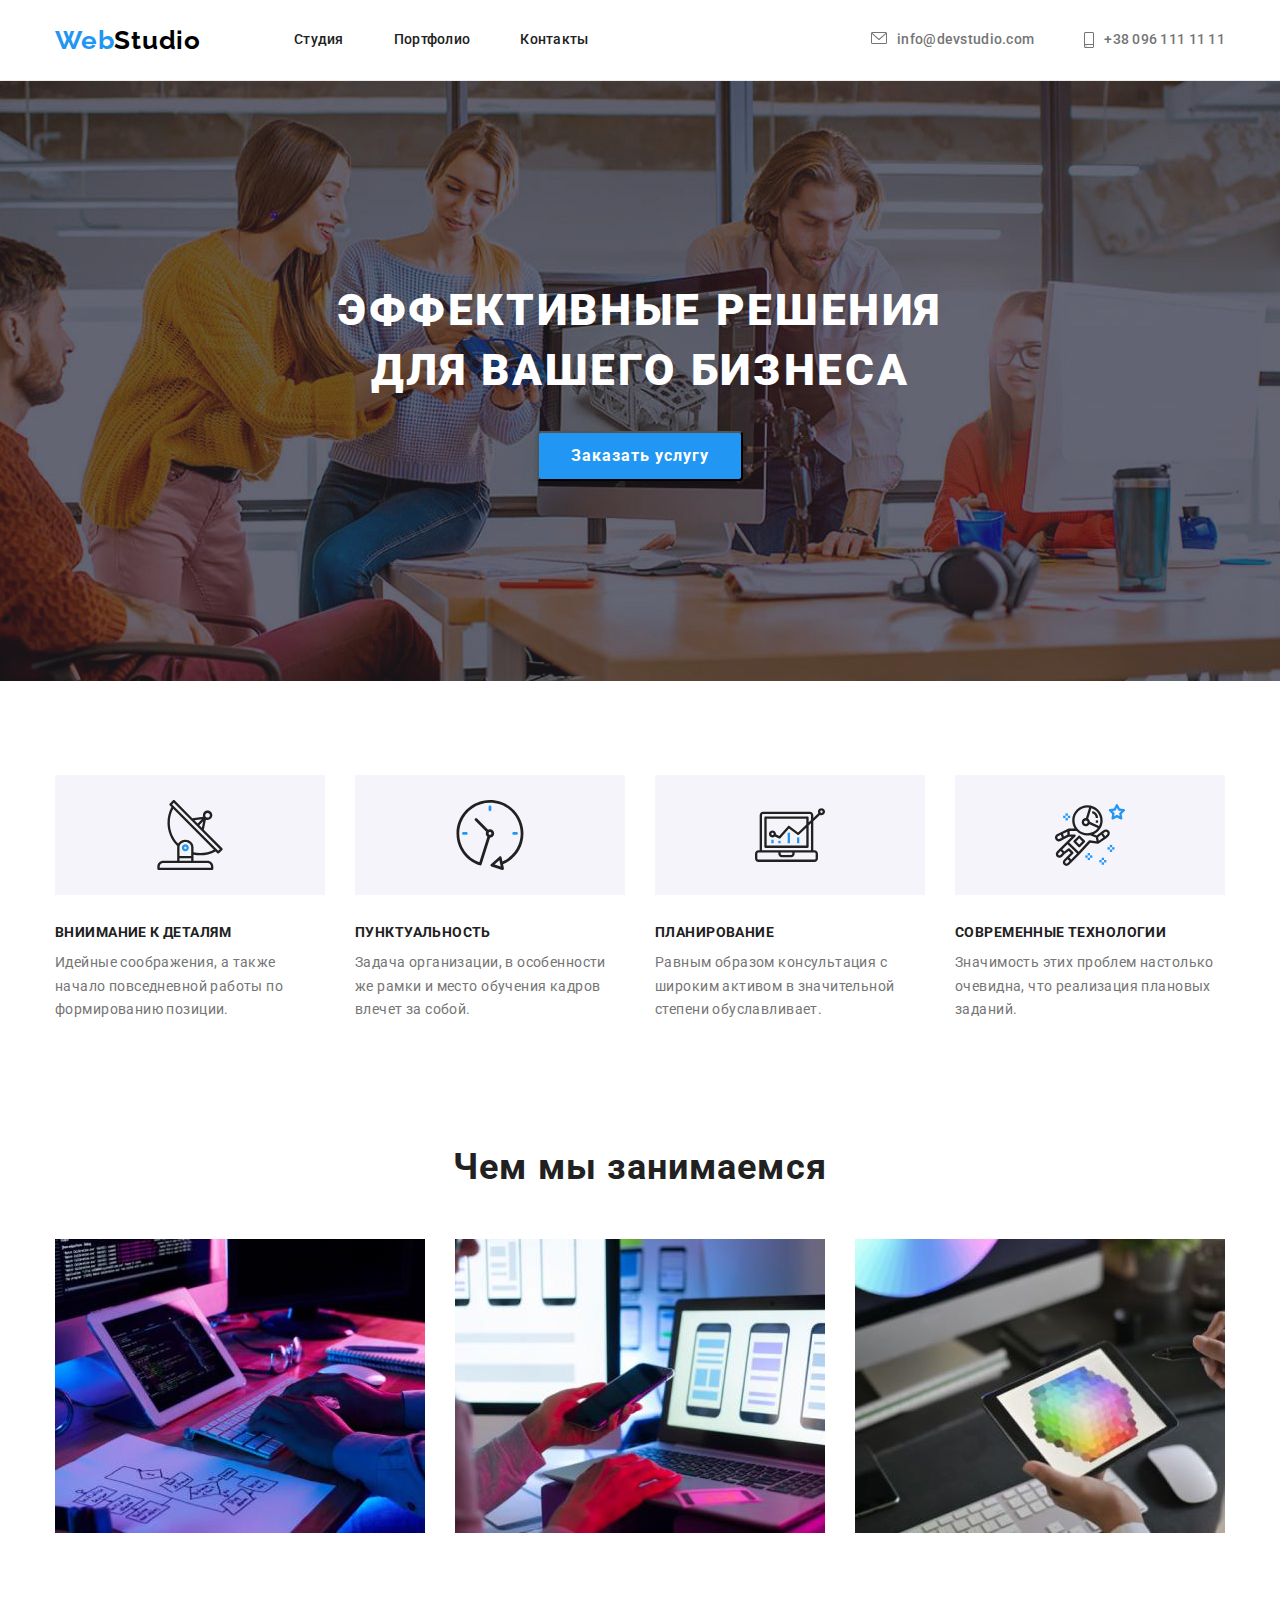
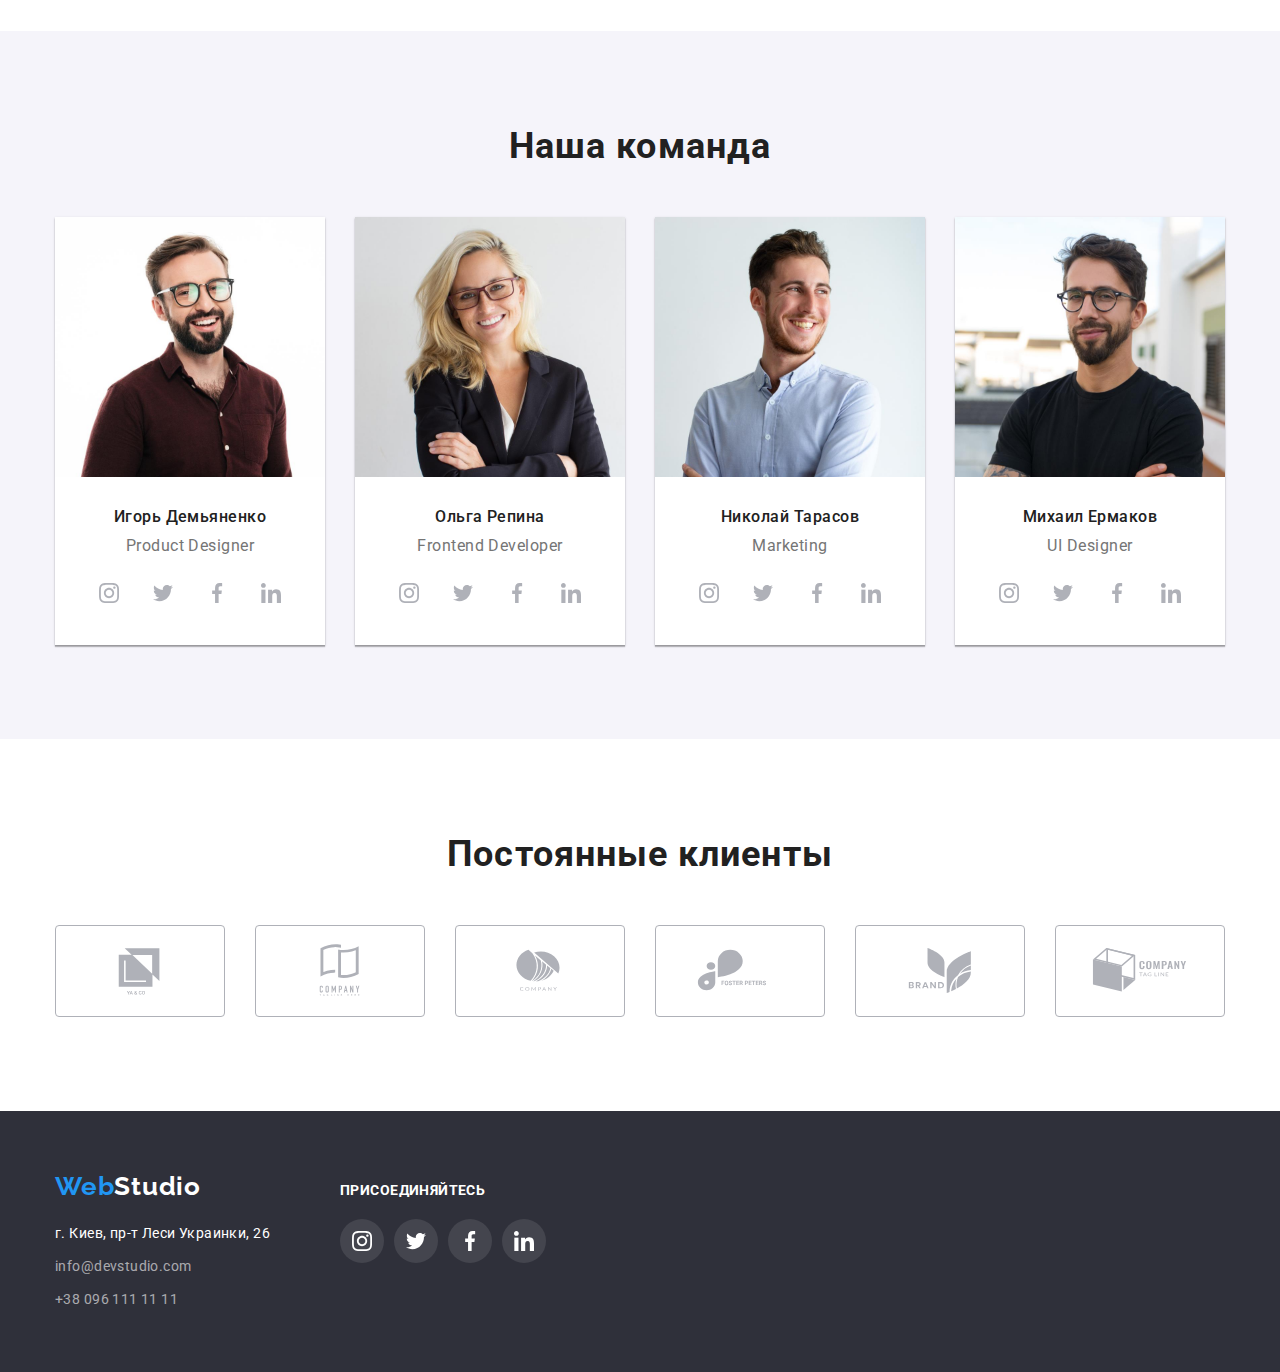
==== index.html @ fa59ea0e "start" ====
<!DOCTYPE html>
<html lang="ru">
    <head>
        <meta charset="UTF-8">
        <meta http-equiv="X-UA-Compatible" content="IE=edge">
        <meta name="viewport" content="width=device-width, initial-scale=1.0">
        <title>WebStudio</title>
        <link rel="preconnect" href="https://fonts.googleapis.com">
        <link rel="preconnect" href="https://fonts.gstatic.com" crossorigin>
        <link href="https://fonts.googleapis.com/css2?family=Raleway:wght@700&family=Roboto:wght@400;500;700;900&display=swap"
            rel="stylesheet">
        <link rel="stylesheet" href="https://cdnjs.cloudflare.com/ajax/libs/modern-normalize/1.1.0/modern-normalize.min.css"> 
        <link rel="stylesheet" href="./css/styles.css">
    </head>
    <body>
        <header class="header"> 
            <div class="container header-container">
                <nav class="header-navigation">
                    <a class="header-logo link" id="logo" href="./index.html" rel="home" lang="en">Web<span class="logo-part-header">Studio</span></a>
                    <ul class="header-list list">
                        <li class="header-item"><a class="header-link link" href="./index.html">Студия</a></li>
                        <li class="header-item"><a class="header-link link" href="./portfolio.html">Портфолио</a></li>
                        <li class="header-item"><a class="header-link link" href="#contacts">Контакты</a></li>
                    </ul>
                </nav> 
                <div class="header-connect">
                    <a class="header-mail-link link" href="mailto:info@devstudio.com">info@devstudio.com</a>
                    <a class="header-tel-link link" href="tel:+380961111111">+38 096 111 11 11</a>
                </div>
            </div>
        </header>
        <main class="main">
            <section class="section main-section"> 
                <div class="main-container">
                <h1 class="main-heading">
                Эффективные решения<br> для вашего бизнеса
                </h1>
                <button class="main-btn" type="button">Заказать услугу</button>
                </div>
            </section>
            <section class="section peculiarities-section">
                <div class="container peculiarities-container">
                    <ul class="peculiarities-icon-list list">
                        <li class="peculiarities-icon-item">
                            <a class="peculiarities-icon-link" href="">
                                <svg class="peculiarities" width="70" height="70">
                                    <use href="./images/icons.svg#icon-peculiarities-svg-1"></use>
                                </svg>
                            </a>
                            <h3 class="main-item-heading">Вниимание к деталям</h3>
                            <p class="main-item-ph">Идейные соображения, а также начало повседневной работы по формированию позиции.</p>
                        </li>
                        <li class="peculiarities-icon-item">
                            <a class="peculiarities-icon-link" href="">
                            <svg class="peculiarities" width="70" height="70">
                                <use href="./images/icons.svg#icon-peculiarities-svg-2"></use>
                            </svg>
                            </a>
                            <h3 class="main-item-heading">Пунктуальность</h3>
                            <p class="main-item-ph">Задача организации, в особенности же рамки и место обучения кадров влечет за собой.
                        </li>
                        <li class="peculiarities-icon-item">
                            <a class="peculiarities-icon-link" href="">
                                <svg class="peculiarities" width="70" height="70">
                                    <use href="./images/icons.svg#icon-peculiarities-svg-3"></use>
                                </svg>
                            </a>
                            <h3 class="main-item-heading">Планирование</h3>
                            <p class="main-item-ph">Равным образом консультация с широким активом в значительной степени обуславливает.</p>
                        </li>
                        <li class="peculiarities-icon-item">
                            <a class="peculiarities-icon-link" href="">
                                <svg class="peculiarities" width="70" height="70">
                                    <use href="./images/icons.svg#icon-peculiarities-svg-4"></use>
                                </svg>
                            </a>
                            <h3 class="main-item-heading">Современные технологии</h3>
                            <p class="main-item-ph">Значимость этих проблем настолько очевидна, что реализация плановых заданий.</p>
                        </li>
                    </ul>
                <!-- <ul class="main-list list">
                    <li class="main-item"><h3 class="main-item-heading">Вниимание к деталям</h3>
                        <p class="main-item-ph">Идейные соображения, а также начало повседневной работы по формированию позиции.</p>
                    </li>
                    <li class="main-item"><h3 class="main-item-heading">Пунктуальность</h3>
                        <p class="main-item-ph">Задача организации, в особенности же рамки и место обучения кадров влечет за собой.</p>
                        </li>
                    <li class="main-item"><h3 class="main-item-heading">Планирование</h3>
                        <p class="main-item-ph">Равным образом консультация с широким активом в значительной степени обуславливает.</p>
                        <li class="main-item">
                            <h3 class="main-item-heading">Современные технологии</h3>
                            <p class="main-item-ph">Значимость этих проблем настолько очевидна, что реализация плановых заданий.</p>
                    </li>
                </ul> -->
                </div>
            </section>
            <section class="section what-we-do-section">
                <div class="container what-we-do-container">
                <h2 class="main-second-heading">Чем мы занимаемся</h2>
                <ul class="list what-we-do-list">
                    <li class="what-we-do-item"><img src="./images/box-1.jpg" alt="клавиатура" width="370" height="294"></li>
                    <li class="what-we-do-item"><img src="./images/box-1-1.jpg" alt="ноутбук" width="370" height="294"></li>
                    <li class="what-we-do-item"><img src="./images/box-1-2.jpg" alt="планшет" width="370" height="294"></li>
                </ul>
                </div>
            </section>
            <section class="section our-team-section">
                <div class="container our-team-container">
                <h2 class="main-second-heading">Наша команда</h2>
                <ul class="list our-team-list">
                    <li class="our-team-item"><img src="./images/person-1.jpg" alt="Игорь Демьяненко" width="270" height="260">
                        <div class="our-team-text">
                            <h3 class="our-team-heading-item">Игорь Демьяненко</h3> 
                            <p class="our-team-ph-item" lang="en">Product Designer</p>
                            <ul class="our-team-icon-list list">
                                <li class="our-team-icon-item">
                                    <a class="our-team-icon-link" href="">
                                        <svg class="our-team-icon" width="20" height="20">
                                            <use href="./images/icons.svg#icon-social-icon-svg-1"></use>
                                        </svg>
                                    </a>
                                </li>
                                <li class="our-team-icon-item">
                                    <a class="our-team-icon-link" href="">
                                        <svg class="our-team-icon" width="20" height="20">
                                            <use href="./images/icons.svg#icon-social-icon-svg-2"></use>
                                        </svg>
                                    </a>
                                </li>
                                <li class="our-team-icon-item">
                                    <a class="our-team-icon-link" href="">
                                        <svg class="our-team-icon" width="20" height="20">
                                            <use href="./images/icons.svg#icon-social-icon-svg-3"></use>
                                        </svg>
                                    </a>
                                </li>
                                <li class="our-team-icon-item">
                                    <a class="our-team-icon-link" href="">
                                        <svg class="our-team-icon" width="20" height="20">
                                            <use href="./images/icons.svg#icon-social-icon-svg-4"></use>
                                        </svg>
                                    </a>
                                </li>
                            </ul>
                        </div> 
                    </li>
                    <li class="our-team-item"><img src="./images/person-2.jpg" alt="Ольга Репина" width="270" height="260">
                        <div class="our-team-text">
                            <h3 class="our-team-heading-item">Ольга Репина</h3>
                            <p class="our-team-ph-item" lang="en">Frontend Developer</p>
                            <ul class="our-team-icon-list list">
                                <li class="our-team-icon-item">
                                    <a class="our-team-icon-link" href="">
                                        <svg class="our-team-icon" width="20" height="20">
                                            <use href="./images/icons.svg#icon-social-icon-svg-1"></use>
                                        </svg>
                                    </a>
                                </li>
                                <li class="our-team-icon-item">
                                    <a class="our-team-icon-link" href="">
                                        <svg class="our-team-icon" width="20" height="20">
                                            <use href="./images/icons.svg#icon-social-icon-svg-2"></use>
                                        </svg>
                                    </a>
                                </li>
                                <li class="our-team-icon-item">
                                    <a class="our-team-icon-link" href="">
                                        <svg class="our-team-icon" width="20" height="20">
                                            <use href="./images/icons.svg#icon-social-icon-svg-3"></use>
                                        </svg>
                                    </a>
                                </li>
                                <li class="our-team-icon-item">
                                    <a class="our-team-icon-link" href="">
                                        <svg class="our-team-icon" width="20" height="20">
                                            <use href="./images/icons.svg#icon-social-icon-svg-4"></use>
                                        </svg>
                                    </a>
                                </li>
                            </ul>
                        </div>
                    </li>
                    <li class="our-team-item"><img src="./images/person-3.jpg" alt="Николай Тарасов" width="270" height="260">
                        <div class="our-team-text">
                            <h3 class="our-team-heading-item">Николай Тарасов</h3>
                            <p class="our-team-ph-item" lang="en">Marketing</p>
                            <ul class="our-team-icon-list list">
                                <li class="our-team-icon-item">
                                    <a class="our-team-icon-link" href="">
                                        <svg class="our-team-icon" width="20" height="20">
                                            <use href="./images/icons.svg#icon-social-icon-svg-1"></use>
                                        </svg>
                                    </a>
                                </li>
                                <li class="our-team-icon-item">
                                    <a class="our-team-icon-link" href="">
                                        <svg class="our-team-icon" width="20" height="20">
                                            <use href="./images/icons.svg#icon-social-icon-svg-2"></use>
                                        </svg>
                                    </a>
                                </li>
                                <li class="our-team-icon-item">
                                    <a class="our-team-icon-link" href="">
                                        <svg class="our-team-icon" width="20" height="20">
                                            <use href="./images/icons.svg#icon-social-icon-svg-3"></use>
                                        </svg>
                                    </a>
                                </li>
                                <li class="our-team-icon-item">
                                    <a class="our-team-icon-link" href="">
                                        <svg class="our-team-icon" width="20" height="20">
                                            <use href="./images/icons.svg#icon-social-icon-svg-4"></use>
                                        </svg>
                                    </a>
                                </li>
                            </ul>
                        </div>
                    </li>
                    <li class="our-team-item"><img src="./images/person-4.jpg" alt="Михаил Ермаков" width="270" height="260">
                        <div class="our-team-text">
                            <h3 class="our-team-heading-item">Михаил Ермаков</h3>
                            <p class="our-team-ph-item" lang="en">UI Designer</p>
                            <ul class="our-team-icon-list list">
                                <li class="our-team-icon-item">
                                    <a class="our-team-icon-link" href="">
                                        <svg class="our-team-icon" width="20" height="20">
                                            <use href="./images/icons.svg#icon-social-icon-svg-1"></use>
                                        </svg>
                                    </a>
                                </li>
                                <li class="our-team-icon-item">
                                    <a class="our-team-icon-link" href="">
                                        <svg class="our-team-icon" width="20" height="20">
                                            <use href="./images/icons.svg#icon-social-icon-svg-2"></use>
                                        </svg>
                                    </a>
                                </li>
                                <li class="our-team-icon-item">
                                    <a class="our-team-icon-link" href="">
                                        <svg class="our-team-icon" width="20" height="20">
                                            <use href="./images/icons.svg#icon-social-icon-svg-3"></use>
                                        </svg>
                                    </a>
                                </li>
                                <li class="our-team-icon-item">
                                    <a class="our-team-icon-link" href="">
                                        <svg class="our-team-icon" width="20" height="20">
                                            <use href="./images/icons.svg#icon-social-icon-svg-4"></use>
                                        </svg>
                                    </a>
                                </li>
                            </ul>
                        </div>
                    </li>
                </ul> 
                </div>
            </section>
            <section class="section regular-customers-section">
                <div class="container regular-customers-container">
                <h2 class="main-second-heading">Постоянные клиенты</h2>
                <ul class="regular-customers-list list">
                    <li class="regular-customers-item">
                        <a class="regular-customers-link" href="">
                            <svg class="regular-customers-icon" width="106" height="60">
                                <use href="./images/icons.svg#icon-regular-customers-svg-1"></use>
                            </svg>
                        </a>
                    </li>
                    <li class="regular-customers-item">
                        <a class="regular-customers-link" href="">
                            <svg class="regular-customers-icon" width="106" height="60">
                                <use href="./images/icons.svg#icon-regular-customers-svg-2"></use>
                            </svg>
                        </a>
                    </li>
                    <li class="regular-customers-item">
                        <a class="regular-customers-link" href="">
                            <svg class="regular-customers-icon" width="106" height="60">
                                <use href="./images/icons.svg#icon-regular-customers-svg-3"></use>
                            </svg>
                        </a>
                    </li>
                    <li class="regular-customers-item">
                        <a class="regular-customers-link" href="">
                            <svg class="regular-customers-icon" width="106" height="60">
                                <use href="./images/icons.svg#icon-regular-customers-svg-4"></use>
                            </svg>
                        </a>
                    </li>
                    <li class="regular-customers-item">
                        <a class="regular-customers-link" href="">
                            <svg class="regular-customers-icon" width="106" height="60">
                                <use href="./images/icons.svg#icon-regular-customers-svg-5"></use>
                            </svg>
                        </a>
                    </li>
                    <li class="regular-customers-item">
                        <a class="regular-customers-link" href="">
                            <svg class="regular-customers-icon" width="106" height="60">
                                <use href="./images/icons.svg#icon-regular-customers-svg-6"></use>
                            </svg>
                        </a>
                    </li>
                </ul>
                </div>
            </section>
        </main>
        <footer class="footer">
            <div class="container footer-container">
            <a id="contacts"></a>
            <div class="footer-address">
            <a class="footer-logo link" href="./index.html" rel="home">Web<span class="logo-part-footer">Studio</span></a>
            <address class="address f-e">г. Киев, пр-т Леси Украинки, 26</address>
            <a class="footer-mail-link link f-e" href="mailto:info@devstudio.com">info@devstudio.com</a>
            <a class="footer-tel-link link f-e" href="tel:+380961111111">+38 096 111 11 11</a>
            </div>
            <div class="footer-follow">
                <p class="footer-ph">присоединяйтесь</p>
                <ul class="footer-icon-list list">
                    <li class="footer-icon-item">
                        <a class="footer-icon-link" href="">
                            <svg class="footer-icon" width="20" height="20">
                                <use href="./images/icons.svg#icon-social-icon-svg-1"></use>
                            </svg>
                        </a>
                    </li>
                    <li class="footer-icon-item">
                        <a class="footer-icon-link" href="">
                            <svg class="footer-icon" width="20" height="20">
                                <use href="./images/icons.svg#icon-social-icon-svg-2"></use>
                            </svg>
                        </a>
                    </li>
                    <li class="footer-icon-item">
                        <a class="footer-icon-link" href="">
                            <svg class="footer-icon" width="20" height="20">
                                <use href="./images/icons.svg#icon-social-icon-svg-3"></use>
                            </svg>
                        </a>
                    </li>
                    <li class="footer-icon-item">
                        <a class="footer-icon-link" href="">
                            <svg class="footer-icon" width="20" height="20">
                                <use href="./images/icons.svg#icon-social-icon-svg-4"></use>
                            </svg>
                        </a>
                    </li>
                </ul>
            </div>
            </div>
        </footer>
    </body>
</html>
---- css/styles.css ----
:root {
  --first-logo-color: #2196f3;
  --second-logo-color: #000000;
  --third-logo-color: #ffffff;
  --main-heading-color: #ffffff;
  --first-btn-text-color: #ffffff;
  --second-btn-text-color: #212121;
  --header-color: #212121;
  --first-text-color: #212121;
  --second-text-color: #757575;
  --third-text-color: #ffffff;
  --link-text-color: #2196f3;
  --accent-color: #2196f3;
  --dark-background-color: #2f303a;
  --footer-link-color: rgba(255, 255, 255, 0.6);
  --backgroun-color: #ffffff;
  --background-btn-color: #F5F4FA;
}
p,
h1,
h2,
h3,
h4,
h5,
h6 {
  margin: 0;
}
button {
  cursor: pointer;
}
li {
  margin: 0;
  padding: 0;
}
ul {
  margin: 0;
  padding: 0;
}
body {
  font-family: "Roboto", sans-serif;
  color: #212121;
}
.header {
  border-bottom: 1px solid #ECECEC;
}
.header-navigation {
  display: flex;
  align-items: center;
}
.header-container {
  display: flex;
  align-items: center;
  justify-content: space-between;
  height: 80px;
  
}

.header-list {
  display: flex;
}

.section {
  padding-bottom: 94px;
}
.container {
  width: 1200px;
  padding-left: 15px;
  padding-right: 15px;
  margin: 0 auto;
  
}

.footer,
.main-header {
  background-color: var(--dark-background-color);
}

.list {
  list-style: none;
}
.link {
  text-decoration: none;
}
.logo-part-header {
  color: var(--second-logo-color);
}
.logo-part-footer {
  color: var(--third-logo-color);
}
.header-logo {
  display: block;
  font-family: Raleway;
  font-weight: 700;
  font-size: 26px;
  line-height: 1.19;
  /* identical to box height */
  letter-spacing: 0.03em;
  color: var(--link-text-color);
  margin-right: 93px;
  padding-top: 25px;
  padding-bottom: 25px;
}

.header-list {
  display: flex;
}

.header-item:not(:last-child) {
  margin-right: 50px;
}
 .header-connect {
  display: flex;
  align-items: center;
  justify-content: center;
 }
.header-link {
  display: block;
  font-weight: 500;
  font-size: 14px;
  line-height: 1.14;
  letter-spacing: 0.02em;
  color: var(--header-color);
     padding-top: 32px;
    padding-bottom: 32px;
}
.header-link:hover,
.header-link:focus,
.header-mail-link:focus,
.header-mail-link:hover,
.header-tel-link:focus,
.header-tel-link:hover,
.footer-mail-link:hover,
.footer-tel-link:focus {
  color: var(--link-text-color);
}
.header-mail-link {
  display: flex;
  font-weight: 500;
  font-size: 14px;
  line-height: 1.14;
  letter-spacing: 0.02em;
  color: var(--second-text-color);
  margin-right: 50px;
}
.header-tel-link {
  display: flex;
  font-weight: 500;
  font-size: 14px;
  line-height: 1.14;
  letter-spacing: 0.02em;
  color: var(--second-text-color);
}
.header-mail-link::before {
  content: '';
  height: 12px;
  width: 16px;
  background-image: url(../images/svg/header-svg-1.svg);
  background-size: contain;
  background-repeat: no-repeat;
  background-position: bottom;
  margin-right: 10px;
}
.header-mail-link:hover::before,
.header-mail-link:focus::before {
  content: '';
  height: 12px;
  width: 16px;
  background-image: url(../images/svg/header-svg-1-hover.svg);
  background-size: contain;
  background-repeat: no-repeat;
  background-position: bottom;
  margin-right: 10px;
}

  .header-tel-link::before {
    content: '';
  height: 16px;
  width: 10px;
  background-image: url(../images/svg/header-svg-2.svg);
  background-size: contain;
  background-repeat: no-repeat;
  background-position: bottom;
  margin-right: 10px;
  }

.header-tel-link:hover::before,
.header-tel-link:focus::before {
  content: '';
  height: 16px; 
   width: 10px; 
  background-image: url(../images/svg/header-svg-2-hover.svg);
  background-size: contain;
  background-repeat: no-repeat;
  background-position: bottom;
  margin-right: 10px;
}


.main-container {
    display: flex;
  flex-direction: column;
  align-self: center;
  align-items: center;
  
}
.main-section {
  background-color: var(--dark-background-color);
  background-image: url(../images/img-overlay.png), url(../images/main-img.jpg);
  background-repeat: no-repeat;
  background-position: center;
  background-size: cover;
  padding: 200px 0;
  max-width: 1600px;
  margin: 0 auto;
}
.main-heading {
  /* padding: 200px 300px 30px 300px; */
  margin-bottom: 30px;
  font-weight: 900;
  font-size: 44px;
  line-height: 1.36;
  /* or 136% */
  text-align: center;
  letter-spacing: 0.06em;
  text-transform: uppercase;
  color: var(--main-heading-color)
  
}
.main-btn {
  font-family: Roboto;
  font-weight: 700;
  font-size: 16px;
  line-height: 1.88;
  cursor: pointer;
  /* identical to box height, or 187% */
  display: flex;
  align-items: center;
  text-align: center;
  letter-spacing: 0.06em;
  color: var(--first-btn-text-color);
  min-width: 200px;
  height: 50px;
  padding: 10px 32px 10px 32px;
  background-color: var(--accent-color);
  box-shadow: 0px 4px 4px rgba(0, 0, 0, 0.15);
  border-radius: 4px;
}
.peculiarities-section {
  padding-top: 94px;
}
.peculiarities-container {
  display: flex; 
  flex-direction: column;
}
.peculiarities-icon-list {
  display: flex;
}
.peculiarities-icon-item {
  content: '';
  width: 270px;
  margin-bottom: 30px;  
  display: flex;
  flex-direction: column;
  justify-content: center;
}
.peculiarities-icon-item:not(:last-child){
  margin-right: 30px;
}
.peculiarities-icon-link { 
  display: flex;
  align-items: center;
  justify-content: center;
  background-color: var(--background-btn-color);
  height: 120px;
  width: 100%;
  margin-bottom: 30px;
}
/* .main-list {
  display: flex;
  
} */
/* .main-item {
  width: 270px;
} */
/* .main-item:not(:last-child) {
  margin-right: 30px;
} */
.main-item-heading {
  font-weight: 700;
  font-size: 14px;
  line-height: 1.14;
  letter-spacing: 0.03em;
  text-transform: uppercase;
  color: var(--first-text-color);
  margin-bottom: 10px;
}
.main-item-ph {
  font-size: 14px;
  line-height: 1.71;
  /* or 171% */
  letter-spacing: 0.03em;
  color: var(--second-text-color);
}
}
.what-we-do-container {
  display: flex;
  flex-direction: column;
  align-self: center;
  align-items: center;
  
}

.main-second-heading {
  font-weight: 700;
  margin-bottom: 50px;
  font-size: 36px;
  line-height: 1.17;
  text-align: center;
  letter-spacing: 0.03em;
  color: var(--header-color);
}
.what-we-do-list {
  display: flex;
 
}

.what-we-do-item:not(:last-child) {
  margin-right: 30px;
}
.our-team-section {
  padding-top: 94px;
  background-color: var(--background-btn-color);
}

.our-team-container {
    display: flex;
  flex-direction: column;
  align-self: center;
  align-items: center;
}

.our-team-list {
  display: flex;
}

.our-team-item:not(:last-child) {
  margin-right: 30px;
}

.our-team-item {
  display: flex;
  flex-direction: column;
  align-self: center;
  align-items: center;
  background-color: var(--main-heading-color);
  box-shadow:  0px 2px 1px rgba(0, 0, 0, 0.2), 
   0px 1px 1px rgba(0, 0, 0, 0.14),  0px 1px 3px rgba(0, 0, 0, 0.12);

}

.our-team-text {
  padding: 30px;
}

.our-team-heading-item {
  font-weight: 500;
  font-size: 16px;
  line-height: 1.19;
  /* identical to box height */
  text-align: center;
  letter-spacing: 0.03em;
  color: var(--first-text-color);
}
.our-team-ph-item {
  font-size: 16px;
  line-height: 1.19;
  /* identical to box height */
  text-align: center;
  letter-spacing: 0.03em;
  color: var(--second-text-color);
  margin-top: 10px;
  margin-bottom: 16px;
}
.our-team-icon-list {
  display: flex;
  justify-content: center;
}
.our-team-icon-item {
  width: 44px;
  height: 44px;
}
.our-team-icon-item + .our-team-icon-item {
  margin-left: 10px;
}
.our-team-icon-link {
  width: 100%;
  height: 100%;
  border-radius: 50%;
  display: flex;
  align-items: center;
  justify-content: center;
  object-fit: contain
  background-color: var(--main-heading-color);
}
.our-team-icon {
  fill:#afb1b8;
}
.our-team-icon-link:hover,
.our-team-icon-link:focus  {
  background-color: var(--accent-color);
}
.our-team-icon-link:hover .our-team-icon,
.our-team-icon-link:focus .our-team-icon  {
 fill: var(--main-heading-color);
}
.regular-customers-section {
  padding-top: 94px;
}
.regular-customers-container {
  display: flex;
  flex-direction: column;
}
.regular-customers-list {
  display: flex;
  justify-content: center;
}
.regular-customers-item{
  display: flex;
  width: 170px;
  height: 92px;
}
.regular-customers-item + .regular-customers-item {
  margin-left: 30px;
}
.regular-customers-link {
  width: 100%;
  height: 100%;
  border: 1px solid #afb1b8;
  border-radius: 4px;
  display: flex;
  justify-content: center;
  align-items: center;
}
.regular-customers-icon {
  fill: #afb1b8;
}
.regular-customers-link:hover, 
.regular-customers-link:focus {
   border: 1px solid #2196f3;
}
.regular-customers-link:hover .regular-customers-icon, 
.regular-customers-link:focus  .regular-customers-icon {
  fill: #2196f3;
}

.footer {
  padding-top: 60px;
  padding-bottom: 60px;
}
.footer-container {
  display: flex;
  align-self: center;
  align-items: baseline;
}
.footer-logo {
  font-family: Raleway;
  font-weight: 700;
  font-size: 26px;
  line-height: 1.19;
  /* identical to box height */
  letter-spacing: 0.03em;
  color: var(--first-logo-color);
  margin-bottom: 20px;
}

.footer-address {
  display: flex;
  flex-direction: column;
  margin-right: 70px;
  
}

.f-e:not(:last-child) {
  margin-bottom: 9px;
}

.address {
  font-style: normal;
  font-size: 14px;
  line-height: 1.71;
  /* or 171% */
  letter-spacing: 0.03em;
  color: var(--third-text-color);
}
.footer-tel-link {
  font-size: 14px;
  line-height: 1.71;
  /* or 171% */
  letter-spacing: 0.03em;
  color: var(--footer-link-color);
}
.footer-mail-link {
  font-size: 14px;
  line-height: 1.71;
  /* or 171% */
  letter-spacing: 0.03em;
  color: var(--footer-link-color);
}
.footer-ph {
  font-size: 14px;
  font-weight: 700;
  line-height: 1.14em;
  text-align: Left;
  letter-spacing: 0.03em;
  text-transform: uppercase;
  color: #ffffff;
  margin-bottom: 20px;
}
.footer-icon-list {
  display: flex;
  justify-content: center;
}
.footer-icon-item {
  width: 44px;
  height: 44px;
}
.footer-icon-item + .footer-icon-item {
  margin-left: 10px;
}
.footer-icon-link {
  width: 100%;
  height: 100%;
  border-radius: 50%;
  display: flex;
  align-items: center;
  justify-content: center;
  object-fit: contain;
  background-color: rgba(255, 255, 255, 0.1);
}
.footer-icon {
  fill: #ffffff;
}
.footer-icon-link:hover,
.footer-icon-link:focus {
background-color: var(--accent-color);
}
.main-portfolio-section {
padding-top: 94px; 
}
.button-list {
  display: flex;
  justify-content: center;
}

.button-item:not(:last-child) {
  margin-right: 8px;
  color: var(--accent-color);
}

.btn-item {
  cursor: pointer;
  font-family: Roboto;
  font-weight: 500;
  font-size: 16px;
  line-height: 1.63;
  /* identical to box height, or 162% */
  text-align: center;
  letter-spacing: 0.03em;
  color: var(--second-btn-text-color);
  background-color: var(--background-btn-color);
  border: 0px;
  border-radius: 4px;
  padding: 6px 22px;
}
.btn-item:hover,
.btn-item:focus {
  color: var(--first-btn-text-color);
  background-color: var(--accent-color);
  box-shadow: 0px 2px 2px
rgba(0, 0, 0, 0.12),  0px 1px 2px
rgba(0, 0, 0, 0.08), 0px 3px 1px
rgba(0, 0, 0, 0.1);
}

.portfolio-list {
  display: flex;
  flex-wrap: wrap;
  margin-top: 50px;
  justify-content: center;
  
}
.porfolio-item {
  margin-right: 30px;
  margin-bottom: 30px;
  border: 20px;
  border-color: #eeeeee;
}
.porfolio-item:hover {
  box-shadow: 1px 4px 6px
rgba(0, 0, 0, 0.16), 0px 4px 4px
rgba(0, 0, 0, 0.06), 0px 1px 1px
rgba(0, 0, 0, 0.12)
}
.porfolio-item:nth-child(3n + 0) {
  margin-right: 0;
}

.porfolio-item:nth-child(n + 7) {
  margin-bottom: 0;
}

.img-portfolio {
  display: block;
}

.wrap-text {
 padding: 20px 24px;
 background: #ffffff;
 border: 1px solid #eeeeee;
 border-top: 0;
 box-sizing: border-box;
}

.portfolio-heading {
  font-weight: 700;
  font-size: 18px;
  line-height: 2;
  /* identical to box height, or 200% */
  letter-spacing: 0.06em;
  color: var(--first-text-color);
}
.portfolio-ph {
  font-size: 16px;
  line-height: 1.88;
  /* identical to box height, or 187% */
  letter-spacing: 0.03em;
  color: var(--second-text-color);
  
}
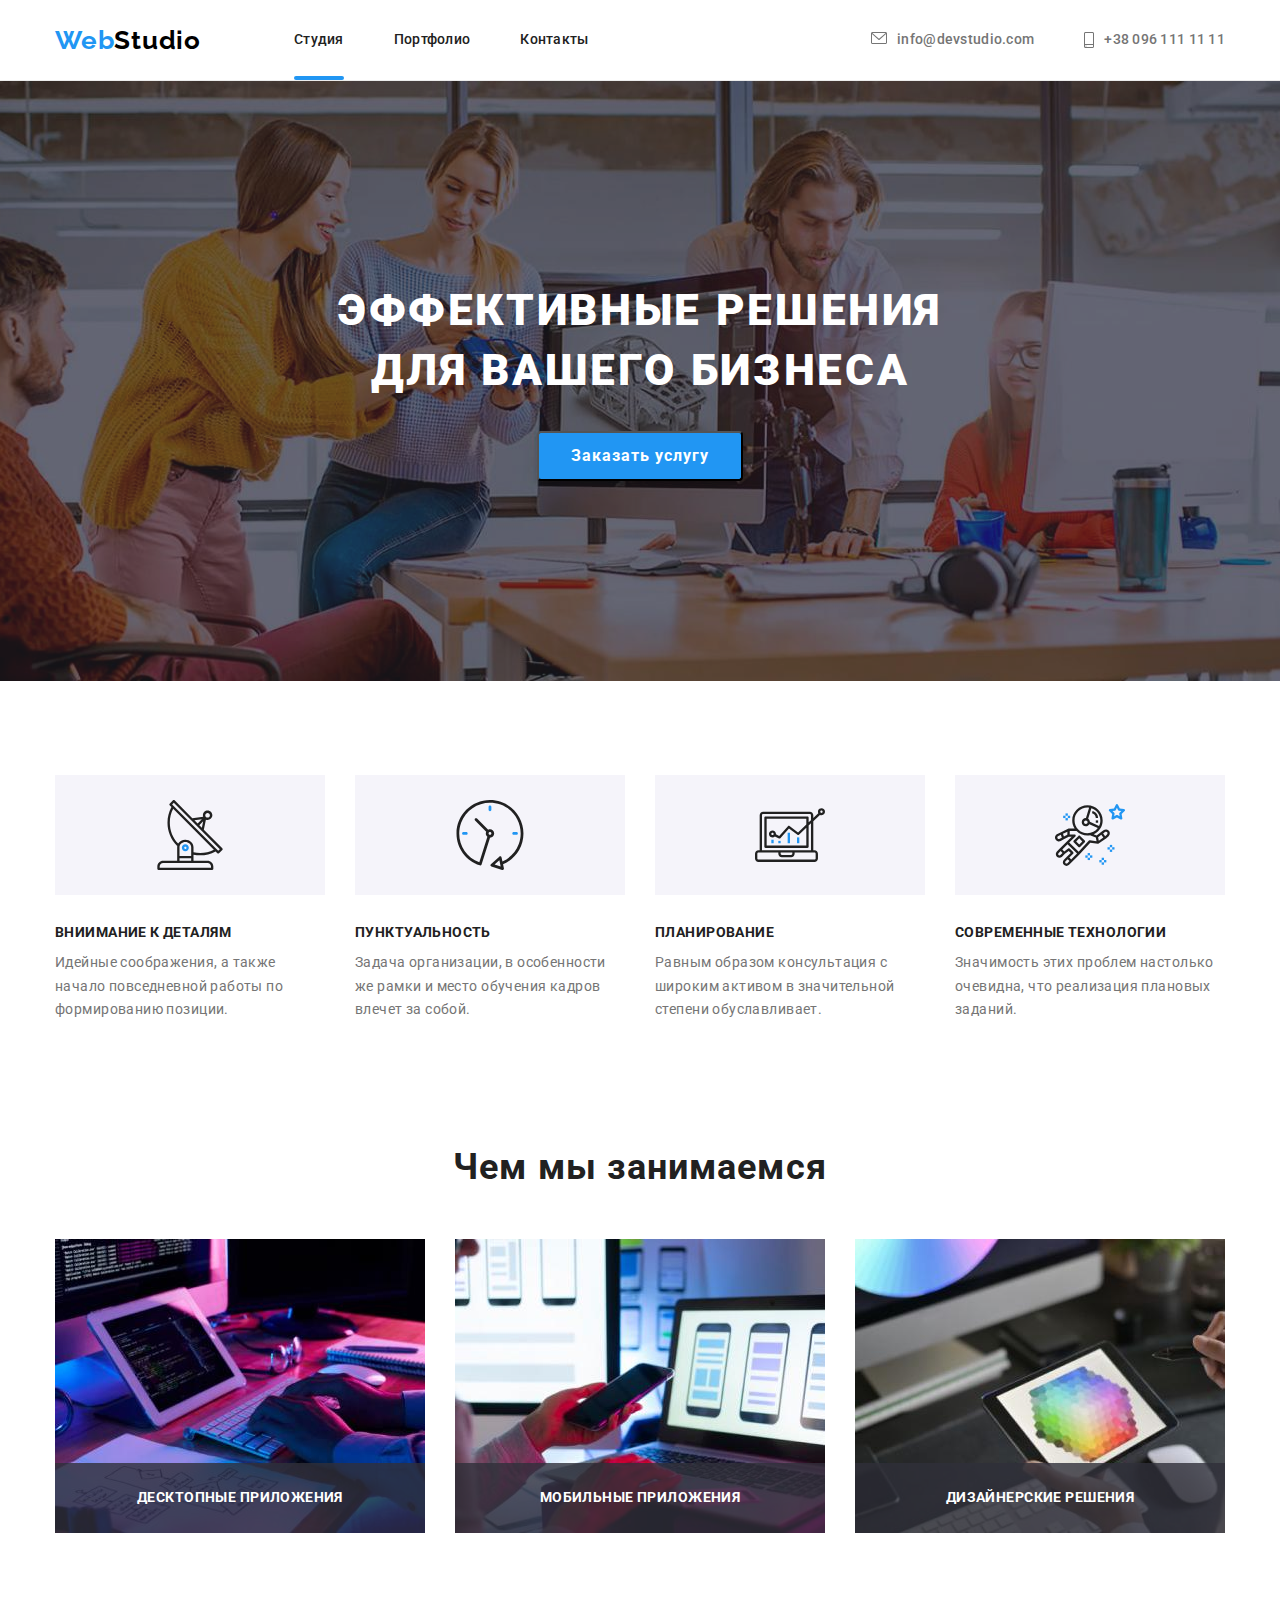
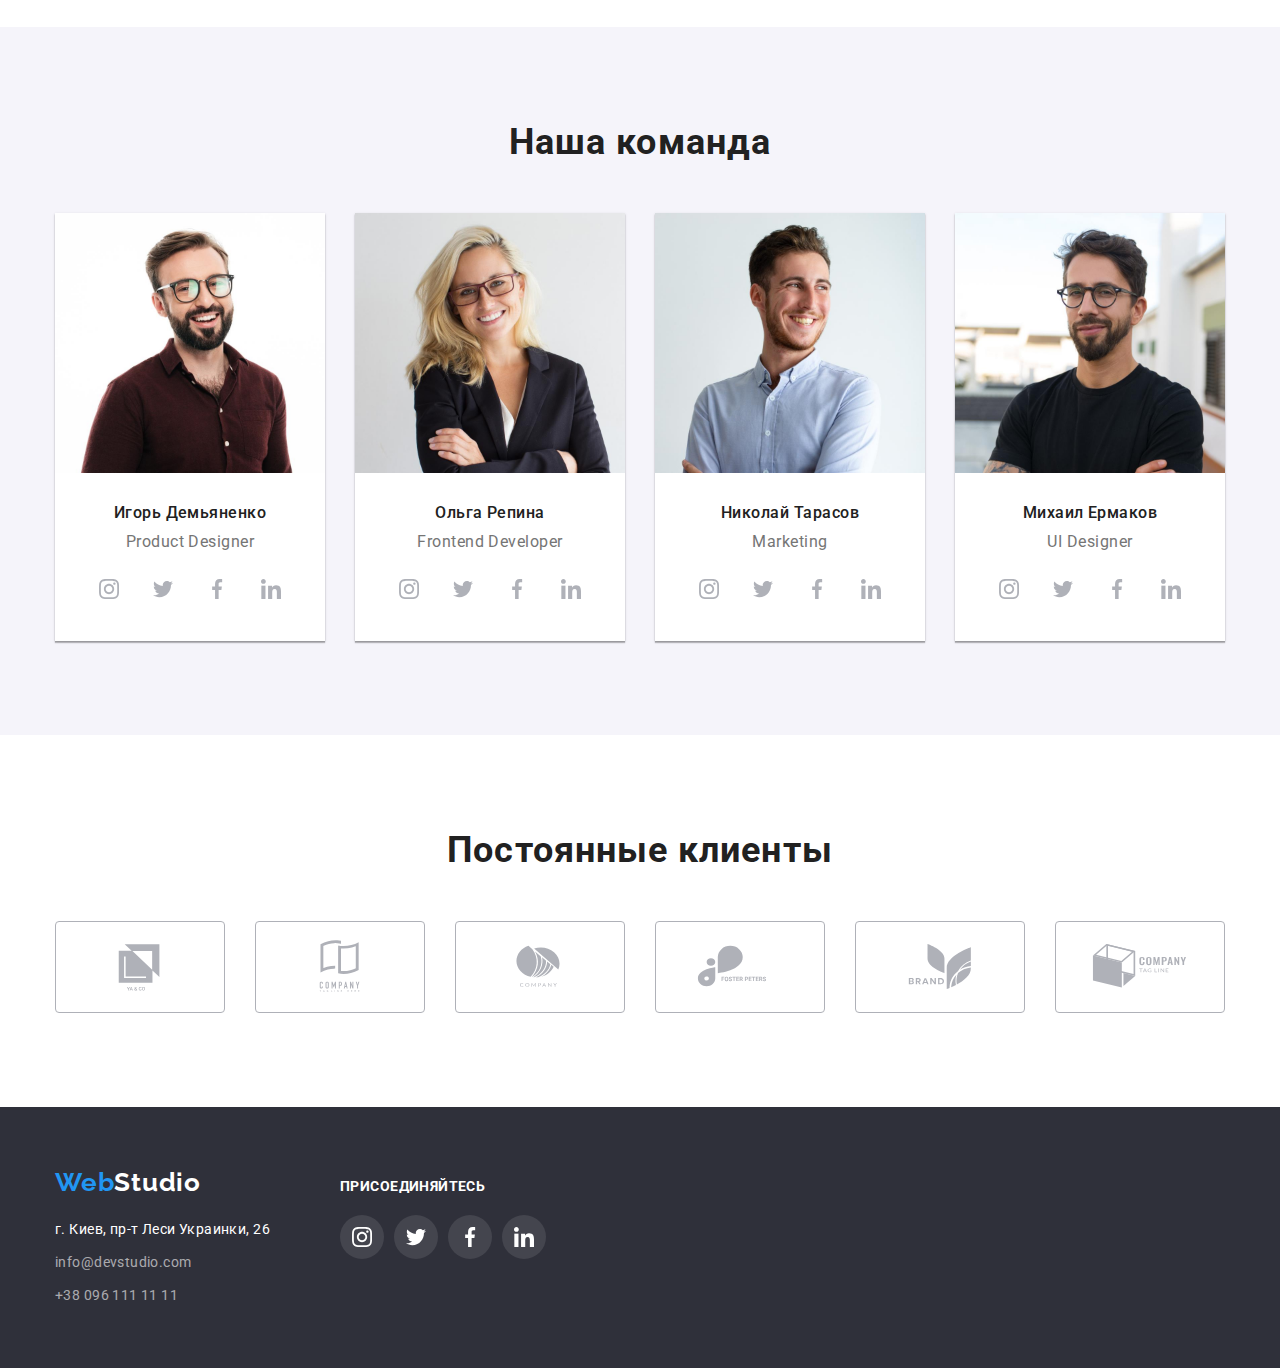
==== commit abde07fc: "inprocess" ====
--- a/index.html
+++ b/index.html
@@ -1,353 +1,479 @@
 <!DOCTYPE html>
 <html lang="ru">
-    <head>
-        <meta charset="UTF-8">
-        <meta http-equiv="X-UA-Compatible" content="IE=edge">
-        <meta name="viewport" content="width=device-width, initial-scale=1.0">
-        <title>WebStudio</title>
-        <link rel="preconnect" href="https://fonts.googleapis.com">
-        <link rel="preconnect" href="https://fonts.gstatic.com" crossorigin>
-        <link href="https://fonts.googleapis.com/css2?family=Raleway:wght@700&family=Roboto:wght@400;500;700;900&display=swap"
-            rel="stylesheet">
-        <link rel="stylesheet" href="https://cdnjs.cloudflare.com/ajax/libs/modern-normalize/1.1.0/modern-normalize.min.css"> 
-        <link rel="stylesheet" href="./css/styles.css">
-    </head>
-    <body>
-        <header class="header"> 
-            <div class="container header-container">
-                <nav class="header-navigation">
-                    <a class="header-logo link" id="logo" href="./index.html" rel="home" lang="en">Web<span class="logo-part-header">Studio</span></a>
-                    <ul class="header-list list">
-                        <li class="header-item"><a class="header-link link" href="./index.html">Студия</a></li>
-                        <li class="header-item"><a class="header-link link" href="./portfolio.html">Портфолио</a></li>
-                        <li class="header-item"><a class="header-link link" href="#contacts">Контакты</a></li>
-                    </ul>
-                </nav> 
-                <div class="header-connect">
-                    <a class="header-mail-link link" href="mailto:info@devstudio.com">info@devstudio.com</a>
-                    <a class="header-tel-link link" href="tel:+380961111111">+38 096 111 11 11</a>
-                </div>
-            </div>
-        </header>
-        <main class="main">
-            <section class="section main-section"> 
-                <div class="main-container">
-                <h1 class="main-heading">
-                Эффективные решения<br> для вашего бизнеса
-                </h1>
-                <button class="main-btn" type="button">Заказать услугу</button>
-                </div>
-            </section>
-            <section class="section peculiarities-section">
-                <div class="container peculiarities-container">
-                    <ul class="peculiarities-icon-list list">
-                        <li class="peculiarities-icon-item">
-                            <a class="peculiarities-icon-link" href="">
-                                <svg class="peculiarities" width="70" height="70">
-                                    <use href="./images/icons.svg#icon-peculiarities-svg-1"></use>
-                                </svg>
-                            </a>
-                            <h3 class="main-item-heading">Вниимание к деталям</h3>
-                            <p class="main-item-ph">Идейные соображения, а также начало повседневной работы по формированию позиции.</p>
-                        </li>
-                        <li class="peculiarities-icon-item">
-                            <a class="peculiarities-icon-link" href="">
-                            <svg class="peculiarities" width="70" height="70">
-                                <use href="./images/icons.svg#icon-peculiarities-svg-2"></use>
-                            </svg>
-                            </a>
-                            <h3 class="main-item-heading">Пунктуальность</h3>
-                            <p class="main-item-ph">Задача организации, в особенности же рамки и место обучения кадров влечет за собой.
-                        </li>
-                        <li class="peculiarities-icon-item">
-                            <a class="peculiarities-icon-link" href="">
-                                <svg class="peculiarities" width="70" height="70">
-                                    <use href="./images/icons.svg#icon-peculiarities-svg-3"></use>
-                                </svg>
-                            </a>
-                            <h3 class="main-item-heading">Планирование</h3>
-                            <p class="main-item-ph">Равным образом консультация с широким активом в значительной степени обуславливает.</p>
-                        </li>
-                        <li class="peculiarities-icon-item">
-                            <a class="peculiarities-icon-link" href="">
-                                <svg class="peculiarities" width="70" height="70">
-                                    <use href="./images/icons.svg#icon-peculiarities-svg-4"></use>
-                                </svg>
-                            </a>
-                            <h3 class="main-item-heading">Современные технологии</h3>
-                            <p class="main-item-ph">Значимость этих проблем настолько очевидна, что реализация плановых заданий.</p>
-                        </li>
-                    </ul>
-                <!-- <ul class="main-list list">
-                    <li class="main-item"><h3 class="main-item-heading">Вниимание к деталям</h3>
-                        <p class="main-item-ph">Идейные соображения, а также начало повседневной работы по формированию позиции.</p>
-                    </li>
-                    <li class="main-item"><h3 class="main-item-heading">Пунктуальность</h3>
-                        <p class="main-item-ph">Задача организации, в особенности же рамки и место обучения кадров влечет за собой.</p>
-                        </li>
-                    <li class="main-item"><h3 class="main-item-heading">Планирование</h3>
-                        <p class="main-item-ph">Равным образом консультация с широким активом в значительной степени обуславливает.</p>
-                        <li class="main-item">
-                            <h3 class="main-item-heading">Современные технологии</h3>
-                            <p class="main-item-ph">Значимость этих проблем настолько очевидна, что реализация плановых заданий.</p>
-                    </li>
-                </ul> -->
-                </div>
-            </section>
-            <section class="section what-we-do-section">
-                <div class="container what-we-do-container">
-                <h2 class="main-second-heading">Чем мы занимаемся</h2>
-                <ul class="list what-we-do-list">
-                    <li class="what-we-do-item"><img src="./images/box-1.jpg" alt="клавиатура" width="370" height="294"></li>
-                    <li class="what-we-do-item"><img src="./images/box-1-1.jpg" alt="ноутбук" width="370" height="294"></li>
-                    <li class="what-we-do-item"><img src="./images/box-1-2.jpg" alt="планшет" width="370" height="294"></li>
+  <head>
+    <meta charset="UTF-8" />
+    <meta http-equiv="X-UA-Compatible" content="IE=edge" />
+    <meta name="viewport" content="width=device-width, initial-scale=1.0" />
+    <title>WebStudio</title>
+    <link rel="preconnect" href="https://fonts.googleapis.com" />
+    <link rel="preconnect" href="https://fonts.gstatic.com" crossorigin />
+    <link
+      href="https://fonts.googleapis.com/css2?family=Raleway:wght@700&family=Roboto:wght@400;500;700;900&display=swap"
+      rel="stylesheet"
+    />
+    <link
+      rel="stylesheet"
+      href="https://cdnjs.cloudflare.com/ajax/libs/modern-normalize/1.1.0/modern-normalize.min.css"
+    />
+    <link rel="stylesheet" href="./css/styles.css" />
+  </head>
+  <body>
+    <header class="header">
+      <div class="container header-container">
+        <nav class="header-navigation">
+          <a
+            class="header-logo link"
+            id="logo"
+            href="./index.html"
+            rel="home"
+            lang="en"
+            >Web<span class="logo-part-header">Studio</span></a
+          >
+          <ul class="header-list list">
+            <li class="header-item">
+              <a class="header-link link current" href="./index.html">Студия</a>
+            </li>
+            <li class="header-item">
+              <a class="header-link link" href="./portfolio.html">Портфолио</a>
+            </li>
+            <li class="header-item">
+              <a class="header-link link" href="#contacts">Контакты</a>
+            </li>
+          </ul>
+        </nav>
+        <div class="header-connect">
+          <a class="header-mail-link link" href="mailto:info@devstudio.com"
+            >info@devstudio.com</a
+          >
+          <a class="header-tel-link link" href="tel:+380961111111"
+            >+38 096 111 11 11</a
+          >
+        </div>
+      </div>
+    </header>
+    <main class="main">
+      <section class="section main-section">
+        <div class="main-container">
+          <h1 class="main-heading">
+            Эффективные решения<br />
+            для вашего бизнеса
+          </h1>
+          <button class="main-btn" type="button">Заказать услугу</button>
+        </div>
+      </section>
+      <section class="section peculiarities-section">
+        <div class="container peculiarities-container">
+          <ul class="peculiarities-icon-list list">
+            <li class="peculiarities-icon-item">
+              <a class="peculiarities-icon-link" href="">
+                <svg class="peculiarities" width="70" height="70">
+                  <use href="./images/icons.svg#icon-peculiarities-svg-1"></use>
+                </svg>
+              </a>
+              <h3 class="main-item-heading">Вниимание к деталям</h3>
+              <p class="main-item-ph">
+                Идейные соображения, а также начало повседневной работы по
+                формированию позиции.
+              </p>
+            </li>
+            <li class="peculiarities-icon-item">
+              <a class="peculiarities-icon-link" href="">
+                <svg class="peculiarities" width="70" height="70">
+                  <use href="./images/icons.svg#icon-peculiarities-svg-2"></use>
+                </svg>
+              </a>
+              <h3 class="main-item-heading">Пунктуальность</h3>
+              <p class="main-item-ph">
+                Задача организации, в особенности же рамки и место обучения
+                кадров влечет за собой.
+              </p>
+            </li>
+
+            <li class="peculiarities-icon-item">
+              <a class="peculiarities-icon-link" href="">
+                <svg class="peculiarities" width="70" height="70">
+                  <use href="./images/icons.svg#icon-peculiarities-svg-3"></use>
+                </svg>
+              </a>
+              <h3 class="main-item-heading">Планирование</h3>
+              <p class="main-item-ph">
+                Равным образом консультация с широким активом в значительной
+                степени обуславливает.
+              </p>
+            </li>
+            <li class="peculiarities-icon-item">
+              <a class="peculiarities-icon-link" href="">
+                <svg class="peculiarities" width="70" height="70">
+                  <use href="./images/icons.svg#icon-peculiarities-svg-4"></use>
+                </svg>
+              </a>
+              <h3 class="main-item-heading">Современные технологии</h3>
+              <p class="main-item-ph">
+                Значимость этих проблем настолько очевидна, что реализация
+                плановых заданий.
+              </p>
+            </li>
+          </ul>
+        </div>
+      </section>
+      <section class="section what-we-do-section">
+        <div class="container what-we-do-container">
+          <h2 class="main-second-heading">Чем мы занимаемся</h2>
+          <ul class="list what-we-do-list">
+            <li class="what-we-do-item">
+              <div class="what-we-do-item-wrap">
+                <img
+                  src="./images/box-1.jpg"
+                  alt="клавиатура"
+                  width="370"
+                  height="294"
+                />
+                <p class="what-we-do-text">Десктопные приложения</p>
+              </div>
+            </li>
+            <li class="what-we-do-item">
+              <div class="what-we-do-item-wrap">
+              <img
+                src="./images/box-1-1.jpg"
+                alt="ноутбук"
+                width="370"
+                height="294"
+              />
+              <p class="what-we-do-text">Мобильные приложения</p>
+              </div>
+            </li>
+            <li class="what-we-do-item">
+              <div class="what-we-do-item-wrap">
+              <img
+                src="./images/box-1-2.jpg"
+                alt="планшет"
+                width="370"
+                height="294"
+              />
+              <p class="what-we-do-text">Дизайнерские решения</p>
+              </div>
+            </li>
+          </ul>
+        </div>
+      </section>
+      <section class="section our-team-section">
+        <div class="container our-team-container">
+          <h2 class="main-second-heading">Наша команда</h2>
+          <ul class="list our-team-list">
+            <li class="our-team-item">
+              <img
+                src="./images/person-1.jpg"
+                alt="Игорь Демьяненко"
+                width="270"
+                height="260"
+              />
+              <div class="our-team-text">
+                <h3 class="our-team-heading-item">Игорь Демьяненко</h3>
+                <p class="our-team-ph-item" lang="en">Product Designer</p>
+                <ul class="our-team-icon-list list">
+                  <li class="our-team-icon-item">
+                    <a class="our-team-icon-link" href="">
+                      <svg class="our-team-icon" width="20" height="20">
+                        <use
+                          href="./images/icons.svg#icon-social-icon-svg-1"
+                        ></use>
+                      </svg>
+                    </a>
+                  </li>
+                  <li class="our-team-icon-item">
+                    <a class="our-team-icon-link" href="">
+                      <svg class="our-team-icon" width="20" height="20">
+                        <use
+                          href="./images/icons.svg#icon-social-icon-svg-2"
+                        ></use>
+                      </svg>
+                    </a>
+                  </li>
+                  <li class="our-team-icon-item">
+                    <a class="our-team-icon-link" href="">
+                      <svg class="our-team-icon" width="20" height="20">
+                        <use
+                          href="./images/icons.svg#icon-social-icon-svg-3"
+                        ></use>
+                      </svg>
+                    </a>
+                  </li>
+                  <li class="our-team-icon-item">
+                    <a class="our-team-icon-link" href="">
+                      <svg class="our-team-icon" width="20" height="20">
+                        <use
+                          href="./images/icons.svg#icon-social-icon-svg-4"
+                        ></use>
+                      </svg>
+                    </a>
+                  </li>
                 </ul>
-                </div>
-            </section>
-            <section class="section our-team-section">
-                <div class="container our-team-container">
-                <h2 class="main-second-heading">Наша команда</h2>
-                <ul class="list our-team-list">
-                    <li class="our-team-item"><img src="./images/person-1.jpg" alt="Игорь Демьяненко" width="270" height="260">
-                        <div class="our-team-text">
-                            <h3 class="our-team-heading-item">Игорь Демьяненко</h3> 
-                            <p class="our-team-ph-item" lang="en">Product Designer</p>
-                            <ul class="our-team-icon-list list">
-                                <li class="our-team-icon-item">
-                                    <a class="our-team-icon-link" href="">
-                                        <svg class="our-team-icon" width="20" height="20">
-                                            <use href="./images/icons.svg#icon-social-icon-svg-1"></use>
-                                        </svg>
-                                    </a>
-                                </li>
-                                <li class="our-team-icon-item">
-                                    <a class="our-team-icon-link" href="">
-                                        <svg class="our-team-icon" width="20" height="20">
-                                            <use href="./images/icons.svg#icon-social-icon-svg-2"></use>
-                                        </svg>
-                                    </a>
-                                </li>
-                                <li class="our-team-icon-item">
-                                    <a class="our-team-icon-link" href="">
-                                        <svg class="our-team-icon" width="20" height="20">
-                                            <use href="./images/icons.svg#icon-social-icon-svg-3"></use>
-                                        </svg>
-                                    </a>
-                                </li>
-                                <li class="our-team-icon-item">
-                                    <a class="our-team-icon-link" href="">
-                                        <svg class="our-team-icon" width="20" height="20">
-                                            <use href="./images/icons.svg#icon-social-icon-svg-4"></use>
-                                        </svg>
-                                    </a>
-                                </li>
-                            </ul>
-                        </div> 
-                    </li>
-                    <li class="our-team-item"><img src="./images/person-2.jpg" alt="Ольга Репина" width="270" height="260">
-                        <div class="our-team-text">
-                            <h3 class="our-team-heading-item">Ольга Репина</h3>
-                            <p class="our-team-ph-item" lang="en">Frontend Developer</p>
-                            <ul class="our-team-icon-list list">
-                                <li class="our-team-icon-item">
-                                    <a class="our-team-icon-link" href="">
-                                        <svg class="our-team-icon" width="20" height="20">
-                                            <use href="./images/icons.svg#icon-social-icon-svg-1"></use>
-                                        </svg>
-                                    </a>
-                                </li>
-                                <li class="our-team-icon-item">
-                                    <a class="our-team-icon-link" href="">
-                                        <svg class="our-team-icon" width="20" height="20">
-                                            <use href="./images/icons.svg#icon-social-icon-svg-2"></use>
-                                        </svg>
-                                    </a>
-                                </li>
-                                <li class="our-team-icon-item">
-                                    <a class="our-team-icon-link" href="">
-                                        <svg class="our-team-icon" width="20" height="20">
-                                            <use href="./images/icons.svg#icon-social-icon-svg-3"></use>
-                                        </svg>
-                                    </a>
-                                </li>
-                                <li class="our-team-icon-item">
-                                    <a class="our-team-icon-link" href="">
-                                        <svg class="our-team-icon" width="20" height="20">
-                                            <use href="./images/icons.svg#icon-social-icon-svg-4"></use>
-                                        </svg>
-                                    </a>
-                                </li>
-                            </ul>
-                        </div>
-                    </li>
-                    <li class="our-team-item"><img src="./images/person-3.jpg" alt="Николай Тарасов" width="270" height="260">
-                        <div class="our-team-text">
-                            <h3 class="our-team-heading-item">Николай Тарасов</h3>
-                            <p class="our-team-ph-item" lang="en">Marketing</p>
-                            <ul class="our-team-icon-list list">
-                                <li class="our-team-icon-item">
-                                    <a class="our-team-icon-link" href="">
-                                        <svg class="our-team-icon" width="20" height="20">
-                                            <use href="./images/icons.svg#icon-social-icon-svg-1"></use>
-                                        </svg>
-                                    </a>
-                                </li>
-                                <li class="our-team-icon-item">
-                                    <a class="our-team-icon-link" href="">
-                                        <svg class="our-team-icon" width="20" height="20">
-                                            <use href="./images/icons.svg#icon-social-icon-svg-2"></use>
-                                        </svg>
-                                    </a>
-                                </li>
-                                <li class="our-team-icon-item">
-                                    <a class="our-team-icon-link" href="">
-                                        <svg class="our-team-icon" width="20" height="20">
-                                            <use href="./images/icons.svg#icon-social-icon-svg-3"></use>
-                                        </svg>
-                                    </a>
-                                </li>
-                                <li class="our-team-icon-item">
-                                    <a class="our-team-icon-link" href="">
-                                        <svg class="our-team-icon" width="20" height="20">
-                                            <use href="./images/icons.svg#icon-social-icon-svg-4"></use>
-                                        </svg>
-                                    </a>
-                                </li>
-                            </ul>
-                        </div>
-                    </li>
-                    <li class="our-team-item"><img src="./images/person-4.jpg" alt="Михаил Ермаков" width="270" height="260">
-                        <div class="our-team-text">
-                            <h3 class="our-team-heading-item">Михаил Ермаков</h3>
-                            <p class="our-team-ph-item" lang="en">UI Designer</p>
-                            <ul class="our-team-icon-list list">
-                                <li class="our-team-icon-item">
-                                    <a class="our-team-icon-link" href="">
-                                        <svg class="our-team-icon" width="20" height="20">
-                                            <use href="./images/icons.svg#icon-social-icon-svg-1"></use>
-                                        </svg>
-                                    </a>
-                                </li>
-                                <li class="our-team-icon-item">
-                                    <a class="our-team-icon-link" href="">
-                                        <svg class="our-team-icon" width="20" height="20">
-                                            <use href="./images/icons.svg#icon-social-icon-svg-2"></use>
-                                        </svg>
-                                    </a>
-                                </li>
-                                <li class="our-team-icon-item">
-                                    <a class="our-team-icon-link" href="">
-                                        <svg class="our-team-icon" width="20" height="20">
-                                            <use href="./images/icons.svg#icon-social-icon-svg-3"></use>
-                                        </svg>
-                                    </a>
-                                </li>
-                                <li class="our-team-icon-item">
-                                    <a class="our-team-icon-link" href="">
-                                        <svg class="our-team-icon" width="20" height="20">
-                                            <use href="./images/icons.svg#icon-social-icon-svg-4"></use>
-                                        </svg>
-                                    </a>
-                                </li>
-                            </ul>
-                        </div>
-                    </li>
-                </ul> 
-                </div>
-            </section>
-            <section class="section regular-customers-section">
-                <div class="container regular-customers-container">
-                <h2 class="main-second-heading">Постоянные клиенты</h2>
-                <ul class="regular-customers-list list">
-                    <li class="regular-customers-item">
-                        <a class="regular-customers-link" href="">
-                            <svg class="regular-customers-icon" width="106" height="60">
-                                <use href="./images/icons.svg#icon-regular-customers-svg-1"></use>
-                            </svg>
-                        </a>
-                    </li>
-                    <li class="regular-customers-item">
-                        <a class="regular-customers-link" href="">
-                            <svg class="regular-customers-icon" width="106" height="60">
-                                <use href="./images/icons.svg#icon-regular-customers-svg-2"></use>
-                            </svg>
-                        </a>
-                    </li>
-                    <li class="regular-customers-item">
-                        <a class="regular-customers-link" href="">
-                            <svg class="regular-customers-icon" width="106" height="60">
-                                <use href="./images/icons.svg#icon-regular-customers-svg-3"></use>
-                            </svg>
-                        </a>
-                    </li>
-                    <li class="regular-customers-item">
-                        <a class="regular-customers-link" href="">
-                            <svg class="regular-customers-icon" width="106" height="60">
-                                <use href="./images/icons.svg#icon-regular-customers-svg-4"></use>
-                            </svg>
-                        </a>
-                    </li>
-                    <li class="regular-customers-item">
-                        <a class="regular-customers-link" href="">
-                            <svg class="regular-customers-icon" width="106" height="60">
-                                <use href="./images/icons.svg#icon-regular-customers-svg-5"></use>
-                            </svg>
-                        </a>
-                    </li>
-                    <li class="regular-customers-item">
-                        <a class="regular-customers-link" href="">
-                            <svg class="regular-customers-icon" width="106" height="60">
-                                <use href="./images/icons.svg#icon-regular-customers-svg-6"></use>
-                            </svg>
-                        </a>
-                    </li>
+              </div>
+            </li>
+            <li class="our-team-item">
+              <img
+                src="./images/person-2.jpg"
+                alt="Ольга Репина"
+                width="270"
+                height="260"
+              />
+              <div class="our-team-text">
+                <h3 class="our-team-heading-item">Ольга Репина</h3>
+                <p class="our-team-ph-item" lang="en">Frontend Developer</p>
+                <ul class="our-team-icon-list list">
+                  <li class="our-team-icon-item">
+                    <a class="our-team-icon-link" href="">
+                      <svg class="our-team-icon" width="20" height="20">
+                        <use
+                          href="./images/icons.svg#icon-social-icon-svg-1"
+                        ></use>
+                      </svg>
+                    </a>
+                  </li>
+                  <li class="our-team-icon-item">
+                    <a class="our-team-icon-link" href="">
+                      <svg class="our-team-icon" width="20" height="20">
+                        <use
+                          href="./images/icons.svg#icon-social-icon-svg-2"
+                        ></use>
+                      </svg>
+                    </a>
+                  </li>
+                  <li class="our-team-icon-item">
+                    <a class="our-team-icon-link" href="">
+                      <svg class="our-team-icon" width="20" height="20">
+                        <use
+                          href="./images/icons.svg#icon-social-icon-svg-3"
+                        ></use>
+                      </svg>
+                    </a>
+                  </li>
+                  <li class="our-team-icon-item">
+                    <a class="our-team-icon-link" href="">
+                      <svg class="our-team-icon" width="20" height="20">
+                        <use
+                          href="./images/icons.svg#icon-social-icon-svg-4"
+                        ></use>
+                      </svg>
+                    </a>
+                  </li>
                 </ul>
-                </div>
-            </section>
-        </main>
-        <footer class="footer">
-            <div class="container footer-container">
-            <a id="contacts"></a>
-            <div class="footer-address">
-            <a class="footer-logo link" href="./index.html" rel="home">Web<span class="logo-part-footer">Studio</span></a>
-            <address class="address f-e">г. Киев, пр-т Леси Украинки, 26</address>
-            <a class="footer-mail-link link f-e" href="mailto:info@devstudio.com">info@devstudio.com</a>
-            <a class="footer-tel-link link f-e" href="tel:+380961111111">+38 096 111 11 11</a>
-            </div>
-            <div class="footer-follow">
-                <p class="footer-ph">присоединяйтесь</p>
-                <ul class="footer-icon-list list">
-                    <li class="footer-icon-item">
-                        <a class="footer-icon-link" href="">
-                            <svg class="footer-icon" width="20" height="20">
-                                <use href="./images/icons.svg#icon-social-icon-svg-1"></use>
-                            </svg>
-                        </a>
-                    </li>
-                    <li class="footer-icon-item">
-                        <a class="footer-icon-link" href="">
-                            <svg class="footer-icon" width="20" height="20">
-                                <use href="./images/icons.svg#icon-social-icon-svg-2"></use>
-                            </svg>
-                        </a>
-                    </li>
-                    <li class="footer-icon-item">
-                        <a class="footer-icon-link" href="">
-                            <svg class="footer-icon" width="20" height="20">
-                                <use href="./images/icons.svg#icon-social-icon-svg-3"></use>
-                            </svg>
-                        </a>
-                    </li>
-                    <li class="footer-icon-item">
-                        <a class="footer-icon-link" href="">
-                            <svg class="footer-icon" width="20" height="20">
-                                <use href="./images/icons.svg#icon-social-icon-svg-4"></use>
-                            </svg>
-                        </a>
-                    </li>
+              </div>
+            </li>
+            <li class="our-team-item">
+              <img
+                src="./images/person-3.jpg"
+                alt="Николай Тарасов"
+                width="270"
+                height="260"
+              />
+              <div class="our-team-text">
+                <h3 class="our-team-heading-item">Николай Тарасов</h3>
+                <p class="our-team-ph-item" lang="en">Marketing</p>
+                <ul class="our-team-icon-list list">
+                  <li class="our-team-icon-item">
+                    <a class="our-team-icon-link" href="">
+                      <svg class="our-team-icon" width="20" height="20">
+                        <use
+                          href="./images/icons.svg#icon-social-icon-svg-1"
+                        ></use>
+                      </svg>
+                    </a>
+                  </li>
+                  <li class="our-team-icon-item">
+                    <a class="our-team-icon-link" href="">
+                      <svg class="our-team-icon" width="20" height="20">
+                        <use
+                          href="./images/icons.svg#icon-social-icon-svg-2"
+                        ></use>
+                      </svg>
+                    </a>
+                  </li>
+                  <li class="our-team-icon-item">
+                    <a class="our-team-icon-link" href="">
+                      <svg class="our-team-icon" width="20" height="20">
+                        <use
+                          href="./images/icons.svg#icon-social-icon-svg-3"
+                        ></use>
+                      </svg>
+                    </a>
+                  </li>
+                  <li class="our-team-icon-item">
+                    <a class="our-team-icon-link" href="">
+                      <svg class="our-team-icon" width="20" height="20">
+                        <use
+                          href="./images/icons.svg#icon-social-icon-svg-4"
+                        ></use>
+                      </svg>
+                    </a>
+                  </li>
                 </ul>
-            </div>
-            </div>
-        </footer>
-    </body>
-</html>+              </div>
+            </li>
+            <li class="our-team-item">
+              <img
+                src="./images/person-4.jpg"
+                alt="Михаил Ермаков"
+                width="270"
+                height="260"
+              />
+              <div class="our-team-text">
+                <h3 class="our-team-heading-item">Михаил Ермаков</h3>
+                <p class="our-team-ph-item" lang="en">UI Designer</p>
+                <ul class="our-team-icon-list list">
+                  <li class="our-team-icon-item">
+                    <a class="our-team-icon-link" href="">
+                      <svg class="our-team-icon" width="20" height="20">
+                        <use
+                          href="./images/icons.svg#icon-social-icon-svg-1"
+                        ></use>
+                      </svg>
+                    </a>
+                  </li>
+                  <li class="our-team-icon-item">
+                    <a class="our-team-icon-link" href="">
+                      <svg class="our-team-icon" width="20" height="20">
+                        <use
+                          href="./images/icons.svg#icon-social-icon-svg-2"
+                        ></use>
+                      </svg>
+                    </a>
+                  </li>
+                  <li class="our-team-icon-item">
+                    <a class="our-team-icon-link" href="">
+                      <svg class="our-team-icon" width="20" height="20">
+                        <use
+                          href="./images/icons.svg#icon-social-icon-svg-3"
+                        ></use>
+                      </svg>
+                    </a>
+                  </li>
+                  <li class="our-team-icon-item">
+                    <a class="our-team-icon-link" href="">
+                      <svg class="our-team-icon" width="20" height="20">
+                        <use
+                          href="./images/icons.svg#icon-social-icon-svg-4"
+                        ></use>
+                      </svg>
+                    </a>
+                  </li>
+                </ul>
+              </div>
+            </li>
+          </ul>
+        </div>
+      </section>
+      <section class="section regular-customers-section">
+        <div class="container regular-customers-container">
+          <h2 class="main-second-heading">Постоянные клиенты</h2>
+          <ul class="regular-customers-list list">
+            <li class="regular-customers-item">
+              <a class="regular-customers-link" href="">
+                <svg class="regular-customers-icon" width="106" height="60">
+                  <use
+                    href="./images/icons.svg#icon-regular-customers-svg-1"
+                  ></use>
+                </svg>
+              </a>
+            </li>
+            <li class="regular-customers-item">
+              <a class="regular-customers-link" href="">
+                <svg class="regular-customers-icon" width="106" height="60">
+                  <use
+                    href="./images/icons.svg#icon-regular-customers-svg-2"
+                  ></use>
+                </svg>
+              </a>
+            </li>
+            <li class="regular-customers-item">
+              <a class="regular-customers-link" href="">
+                <svg class="regular-customers-icon" width="106" height="60">
+                  <use
+                    href="./images/icons.svg#icon-regular-customers-svg-3"
+                  ></use>
+                </svg>
+              </a>
+            </li>
+            <li class="regular-customers-item">
+              <a class="regular-customers-link" href="">
+                <svg class="regular-customers-icon" width="106" height="60">
+                  <use
+                    href="./images/icons.svg#icon-regular-customers-svg-4"
+                  ></use>
+                </svg>
+              </a>
+            </li>
+            <li class="regular-customers-item">
+              <a class="regular-customers-link" href="">
+                <svg class="regular-customers-icon" width="106" height="60">
+                  <use
+                    href="./images/icons.svg#icon-regular-customers-svg-5"
+                  ></use>
+                </svg>
+              </a>
+            </li>
+            <li class="regular-customers-item">
+              <a class="regular-customers-link" href="">
+                <svg class="regular-customers-icon" width="106" height="60">
+                  <use
+                    href="./images/icons.svg#icon-regular-customers-svg-6"
+                  ></use>
+                </svg>
+              </a>
+            </li>
+          </ul>
+        </div>
+      </section>
+    </main>
+    <footer class="footer">
+      <div class="container footer-container">
+        <a id="contacts"></a>
+        <div class="footer-address">
+          <a class="footer-logo link" href="./index.html" rel="home"
+            >Web<span class="logo-part-footer">Studio</span></a
+          >
+          <address class="address f-e">г. Киев, пр-т Леси Украинки, 26</address>
+          <a class="footer-mail-link link f-e" href="mailto:info@devstudio.com"
+            >info@devstudio.com</a
+          >
+          <a class="footer-tel-link link f-e" href="tel:+380961111111"
+            >+38 096 111 11 11</a
+          >
+        </div>
+        <div class="footer-follow">
+          <p class="footer-ph">присоединяйтесь</p>
+          <ul class="footer-icon-list list">
+            <li class="footer-icon-item">
+              <a class="footer-icon-link" href="">
+                <svg class="footer-icon" width="20" height="20">
+                  <use href="./images/icons.svg#icon-social-icon-svg-1"></use>
+                </svg>
+              </a>
+            </li>
+            <li class="footer-icon-item">
+              <a class="footer-icon-link" href="">
+                <svg class="footer-icon" width="20" height="20">
+                  <use href="./images/icons.svg#icon-social-icon-svg-2"></use>
+                </svg>
+              </a>
+            </li>
+            <li class="footer-icon-item">
+              <a class="footer-icon-link" href="">
+                <svg class="footer-icon" width="20" height="20">
+                  <use href="./images/icons.svg#icon-social-icon-svg-3"></use>
+                </svg>
+              </a>
+            </li>
+            <li class="footer-icon-item">
+              <a class="footer-icon-link" href="">
+                <svg class="footer-icon" width="20" height="20">
+                  <use href="./images/icons.svg#icon-social-icon-svg-4"></use>
+                </svg>
+              </a>
+            </li>
+          </ul>
+        </div>
+      </div>
+    </footer>
+  </body>
+</html>
--- a/css/styles.css
+++ b/css/styles.css
@@ -14,7 +14,7 @@
   --dark-background-color: #2f303a;
   --footer-link-color: rgba(255, 255, 255, 0.6);
   --backgroun-color: #ffffff;
-  --background-btn-color: #F5F4FA;
+  --background-btn-color: #f5f4fa;
 }
 p,
 h1,
@@ -41,7 +41,7 @@
   color: #212121;
 }
 .header {
-  border-bottom: 1px solid #ECECEC;
+  border-bottom: 1px solid #ececec;
 }
 .header-navigation {
   display: flex;
@@ -52,7 +52,6 @@
   align-items: center;
   justify-content: space-between;
   height: 80px;
-  
 }
 
 .header-list {
@@ -67,7 +66,6 @@
   padding-left: 15px;
   padding-right: 15px;
   margin: 0 auto;
-  
 }
 
 .footer,
@@ -93,7 +91,6 @@
   font-weight: 700;
   font-size: 26px;
   line-height: 1.19;
-  /* identical to box height */
   letter-spacing: 0.03em;
   color: var(--link-text-color);
   margin-right: 93px;
@@ -104,15 +101,17 @@
 .header-list {
   display: flex;
 }
-
+.header-item {
+  position: relative;
+}
 .header-item:not(:last-child) {
   margin-right: 50px;
 }
- .header-connect {
-  display: flex;
-  align-items: center;
-  justify-content: center;
- }
+.header-connect {
+  display: flex;
+  align-items: center;
+  justify-content: center;
+}
 .header-link {
   display: block;
   font-weight: 500;
@@ -120,9 +119,21 @@
   line-height: 1.14;
   letter-spacing: 0.02em;
   color: var(--header-color);
-     padding-top: 32px;
-    padding-bottom: 32px;
-}
+  padding-top: 32px;
+  padding-bottom: 32px;
+  transition: color 250ms cubic-bezier(0.4, 0, 0.2, 1);
+}
+.current::after {
+  content: "";
+  width: 100%;
+  height: 4px;
+  background-color: var(--accent-color);
+  border-radius: 2px;
+  position: absolute;
+  bottom: 0;
+  left: 0;
+}
+
 .header-link:hover,
 .header-link:focus,
 .header-mail-link:focus,
@@ -130,7 +141,9 @@
 .header-tel-link:focus,
 .header-tel-link:hover,
 .footer-mail-link:hover,
-.footer-tel-link:focus {
+.footer-mail-link:focus,
+.footer-tel-link:focus,
+.footer-tel-link:hover {
   color: var(--link-text-color);
 }
 .header-mail-link {
@@ -141,6 +154,7 @@
   letter-spacing: 0.02em;
   color: var(--second-text-color);
   margin-right: 50px;
+  transition: color 250ms cubic-bezier(0.4, 0, 0.2, 1);
 }
 .header-tel-link {
   display: flex;
@@ -149,9 +163,10 @@
   line-height: 1.14;
   letter-spacing: 0.02em;
   color: var(--second-text-color);
+  transition: color 250ms cubic-bezier(0.4, 0, 0.2, 1);
 }
 .header-mail-link::before {
-  content: '';
+  content: "";
   height: 12px;
   width: 16px;
   background-image: url(../images/svg/header-svg-1.svg);
@@ -159,10 +174,23 @@
   background-repeat: no-repeat;
   background-position: bottom;
   margin-right: 10px;
+  transition: color 250ms cubic-bezier(0.4, 0, 0.2, 1);
+}
+
+.header-tel-link::before {
+  content: "";
+  height: 16px;
+  width: 10px;
+  background-image: url(../images/svg/header-svg-2.svg);
+  background-size: contain;
+  background-repeat: no-repeat;
+  background-position: bottom;
+  margin-right: 10px;
+  transition: color 250ms cubic-bezier(0.4, 0, 0.2, 1);
 }
 .header-mail-link:hover::before,
 .header-mail-link:focus::before {
-  content: '';
+  content: "";
   height: 12px;
   width: 16px;
   background-image: url(../images/svg/header-svg-1-hover.svg);
@@ -172,8 +200,8 @@
   margin-right: 10px;
 }
 
-  .header-tel-link::before {
-    content: '';
+.header-tel-link::before {
+  content: "";
   height: 16px;
   width: 10px;
   background-image: url(../images/svg/header-svg-2.svg);
@@ -181,13 +209,14 @@
   background-repeat: no-repeat;
   background-position: bottom;
   margin-right: 10px;
-  }
+  transition: color 250ms cubic-bezier(0.4, 0, 0.2, 1);
+}
 
 .header-tel-link:hover::before,
 .header-tel-link:focus::before {
-  content: '';
-  height: 16px; 
-   width: 10px; 
+  content: "";
+  height: 16px;
+  width: 10px;
   background-image: url(../images/svg/header-svg-2-hover.svg);
   background-size: contain;
   background-repeat: no-repeat;
@@ -195,13 +224,11 @@
   margin-right: 10px;
 }
 
-
 .main-container {
-    display: flex;
+  display: flex;
   flex-direction: column;
   align-self: center;
   align-items: center;
-  
 }
 .main-section {
   background-color: var(--dark-background-color);
@@ -214,17 +241,14 @@
   margin: 0 auto;
 }
 .main-heading {
-  /* padding: 200px 300px 30px 300px; */
   margin-bottom: 30px;
   font-weight: 900;
   font-size: 44px;
   line-height: 1.36;
-  /* or 136% */
   text-align: center;
   letter-spacing: 0.06em;
   text-transform: uppercase;
-  color: var(--main-heading-color)
-  
+  color: var(--main-heading-color);
 }
 .main-btn {
   font-family: Roboto;
@@ -232,7 +256,6 @@
   font-size: 16px;
   line-height: 1.88;
   cursor: pointer;
-  /* identical to box height, or 187% */
   display: flex;
   align-items: center;
   text-align: center;
@@ -249,24 +272,24 @@
   padding-top: 94px;
 }
 .peculiarities-container {
-  display: flex; 
+  display: flex;
   flex-direction: column;
 }
 .peculiarities-icon-list {
   display: flex;
 }
 .peculiarities-icon-item {
-  content: '';
+  content: "";
   width: 270px;
-  margin-bottom: 30px;  
-  display: flex;
-  flex-direction: column;
-  justify-content: center;
-}
-.peculiarities-icon-item:not(:last-child){
+  margin-bottom: 30px;
+  display: flex;
+  flex-direction: column;
+  justify-content: center;
+}
+.peculiarities-icon-item:not(:last-child) {
   margin-right: 30px;
 }
-.peculiarities-icon-link { 
+.peculiarities-icon-link {
   display: flex;
   align-items: center;
   justify-content: center;
@@ -275,16 +298,6 @@
   width: 100%;
   margin-bottom: 30px;
 }
-/* .main-list {
-  display: flex;
-  
-} */
-/* .main-item {
-  width: 270px;
-} */
-/* .main-item:not(:last-child) {
-  margin-right: 30px;
-} */
 .main-item-heading {
   font-weight: 700;
   font-size: 14px;
@@ -297,17 +310,14 @@
 .main-item-ph {
   font-size: 14px;
   line-height: 1.71;
-  /* or 171% */
   letter-spacing: 0.03em;
   color: var(--second-text-color);
 }
-}
 .what-we-do-container {
   display: flex;
   flex-direction: column;
   align-self: center;
   align-items: center;
-  
 }
 
 .main-second-heading {
@@ -321,11 +331,33 @@
 }
 .what-we-do-list {
   display: flex;
- 
-}
-
+}
+.what-we-do-item {
+  position: relative;
+  line-height: 1px;
+}
 .what-we-do-item:not(:last-child) {
   margin-right: 30px;
+}
+.what-we-do-item-wrap {
+  position: relative;
+}
+.what-we-do-text {
+  position: absolute;
+  font-weight: 700;
+  font-size: 14px;
+  line-height: 1.14;
+  letter-spacing: 0.03em;
+  text-transform: uppercase;
+  left: 0;
+  bottom: 0;
+  width: 100%;
+  height: 70px;
+  text-align: center;
+  padding-top: 27px;
+  padding-bottom: 27px;
+  color: #ffffff;
+  background-color: rgba(47, 48, 58, 0.8);
 }
 .our-team-section {
   padding-top: 94px;
@@ -333,7 +365,7 @@
 }
 
 .our-team-container {
-    display: flex;
+  display: flex;
   flex-direction: column;
   align-self: center;
   align-items: center;
@@ -353,9 +385,8 @@
   align-self: center;
   align-items: center;
   background-color: var(--main-heading-color);
-  box-shadow:  0px 2px 1px rgba(0, 0, 0, 0.2), 
-   0px 1px 1px rgba(0, 0, 0, 0.14),  0px 1px 3px rgba(0, 0, 0, 0.12);
-
+  box-shadow: 0px 2px 1px rgba(0, 0, 0, 0.2), 0px 1px 1px rgba(0, 0, 0, 0.14),
+    0px 1px 3px rgba(0, 0, 0, 0.12);
 }
 
 .our-team-text {
@@ -366,7 +397,6 @@
   font-weight: 500;
   font-size: 16px;
   line-height: 1.19;
-  /* identical to box height */
   text-align: center;
   letter-spacing: 0.03em;
   color: var(--first-text-color);
@@ -374,7 +404,6 @@
 .our-team-ph-item {
   font-size: 16px;
   line-height: 1.19;
-  /* identical to box height */
   text-align: center;
   letter-spacing: 0.03em;
   color: var(--second-text-color);
@@ -399,19 +428,22 @@
   display: flex;
   align-items: center;
   justify-content: center;
-  object-fit: contain
+  object-fit: contain;
   background-color: var(--main-heading-color);
+  transition: background-color 250ms cubic-bezier(0.4, 0, 0.2, 1),
+    fill 250ms cubic-bezier(0.4, 0, 0.2, 1);
 }
 .our-team-icon {
-  fill:#afb1b8;
+  fill: #afb1b8;
+  transition: fill 250ms cubic-bezier(0.4, 0, 0.2, 1);
 }
 .our-team-icon-link:hover,
-.our-team-icon-link:focus  {
+.our-team-icon-link:focus {
   background-color: var(--accent-color);
 }
 .our-team-icon-link:hover .our-team-icon,
-.our-team-icon-link:focus .our-team-icon  {
- fill: var(--main-heading-color);
+.our-team-icon-link:focus .our-team-icon {
+  fill: var(--main-heading-color);
 }
 .regular-customers-section {
   padding-top: 94px;
@@ -424,7 +456,7 @@
   display: flex;
   justify-content: center;
 }
-.regular-customers-item{
+.regular-customers-item {
   display: flex;
   width: 170px;
   height: 92px;
@@ -440,16 +472,19 @@
   display: flex;
   justify-content: center;
   align-items: center;
+  transition: border 250ms cubic-bezier(0.4, 0, 0.2, 1),
+    fill 250ms cubic-bezier(0.4, 0, 0.2, 1);
 }
 .regular-customers-icon {
   fill: #afb1b8;
-}
-.regular-customers-link:hover, 
+  transition: fill 250ms cubic-bezier(0.4, 0, 0.2, 1);
+}
+.regular-customers-link:hover,
 .regular-customers-link:focus {
-   border: 1px solid #2196f3;
-}
-.regular-customers-link:hover .regular-customers-icon, 
-.regular-customers-link:focus  .regular-customers-icon {
+  border: 1px solid #2196f3;
+}
+.regular-customers-link:hover .regular-customers-icon,
+.regular-customers-link:focus .regular-customers-icon {
   fill: #2196f3;
 }
 
@@ -477,7 +512,6 @@
   display: flex;
   flex-direction: column;
   margin-right: 70px;
-  
 }
 
 .f-e:not(:last-child) {
@@ -498,6 +532,7 @@
   /* or 171% */
   letter-spacing: 0.03em;
   color: var(--footer-link-color);
+  transition: color 250ms cubic-bezier(0.4, 0, 0.2, 1);
 }
 .footer-mail-link {
   font-size: 14px;
@@ -505,6 +540,7 @@
   /* or 171% */
   letter-spacing: 0.03em;
   color: var(--footer-link-color);
+  transition: color 250ms cubic-bezier(0.4, 0, 0.2, 1);
 }
 .footer-ph {
   font-size: 14px;
@@ -536,16 +572,17 @@
   justify-content: center;
   object-fit: contain;
   background-color: rgba(255, 255, 255, 0.1);
+  transition: background-color 250ms cubic-bezier(0.4, 0, 0.2, 1);
 }
 .footer-icon {
   fill: #ffffff;
 }
 .footer-icon-link:hover,
 .footer-icon-link:focus {
-background-color: var(--accent-color);
+  background-color: var(--accent-color);
 }
 .main-portfolio-section {
-padding-top: 94px; 
+  padding-top: 94px;
 }
 .button-list {
   display: flex;
@@ -571,15 +608,16 @@
   border: 0px;
   border-radius: 4px;
   padding: 6px 22px;
+  transition: background-color 250ms cubic-bezier(0.4, 0, 0.2, 1),
+    color 250ms cubic-bezier(0.4, 0, 0.2, 1),
+    box-shadow 250ms cubic-bezier(0.4, 0, 0.2, 1);
 }
 .btn-item:hover,
 .btn-item:focus {
   color: var(--first-btn-text-color);
   background-color: var(--accent-color);
-  box-shadow: 0px 2px 2px
-rgba(0, 0, 0, 0.12),  0px 1px 2px
-rgba(0, 0, 0, 0.08), 0px 3px 1px
-rgba(0, 0, 0, 0.1);
+  box-shadow: 0px 2px 2px rgba(0, 0, 0, 0.12), 0px 1px 2px rgba(0, 0, 0, 0.08),
+    0px 3px 1px rgba(0, 0, 0, 0.1);
 }
 
 .portfolio-list {
@@ -587,19 +625,17 @@
   flex-wrap: wrap;
   margin-top: 50px;
   justify-content: center;
-  
 }
 .porfolio-item {
   margin-right: 30px;
   margin-bottom: 30px;
   border: 20px;
   border-color: #eeeeee;
+  transition: box-shadow 250ms cubic-bezier(0.4, 0, 0.2, 1);
 }
 .porfolio-item:hover {
-  box-shadow: 1px 4px 6px
-rgba(0, 0, 0, 0.16), 0px 4px 4px
-rgba(0, 0, 0, 0.06), 0px 1px 1px
-rgba(0, 0, 0, 0.12)
+  box-shadow: 1px 4px 6px rgba(0, 0, 0, 0.16), 0px 4px 4px rgba(0, 0, 0, 0.06),
+    0px 1px 1px rgba(0, 0, 0, 0.12);
 }
 .porfolio-item:nth-child(3n + 0) {
   margin-right: 0;
@@ -614,28 +650,23 @@
 }
 
 .wrap-text {
- padding: 20px 24px;
- background: #ffffff;
- border: 1px solid #eeeeee;
- border-top: 0;
- box-sizing: border-box;
+  padding: 20px 24px;
+  background: #ffffff;
+  border: 1px solid #eeeeee;
+  border-top: 0;
+  box-sizing: border-box;
 }
 
 .portfolio-heading {
   font-weight: 700;
   font-size: 18px;
   line-height: 2;
-  /* identical to box height, or 200% */
   letter-spacing: 0.06em;
   color: var(--first-text-color);
 }
 .portfolio-ph {
   font-size: 16px;
   line-height: 1.88;
-  /* identical to box height, or 187% */
   letter-spacing: 0.03em;
   color: var(--second-text-color);
-  
-}
-
-
+}
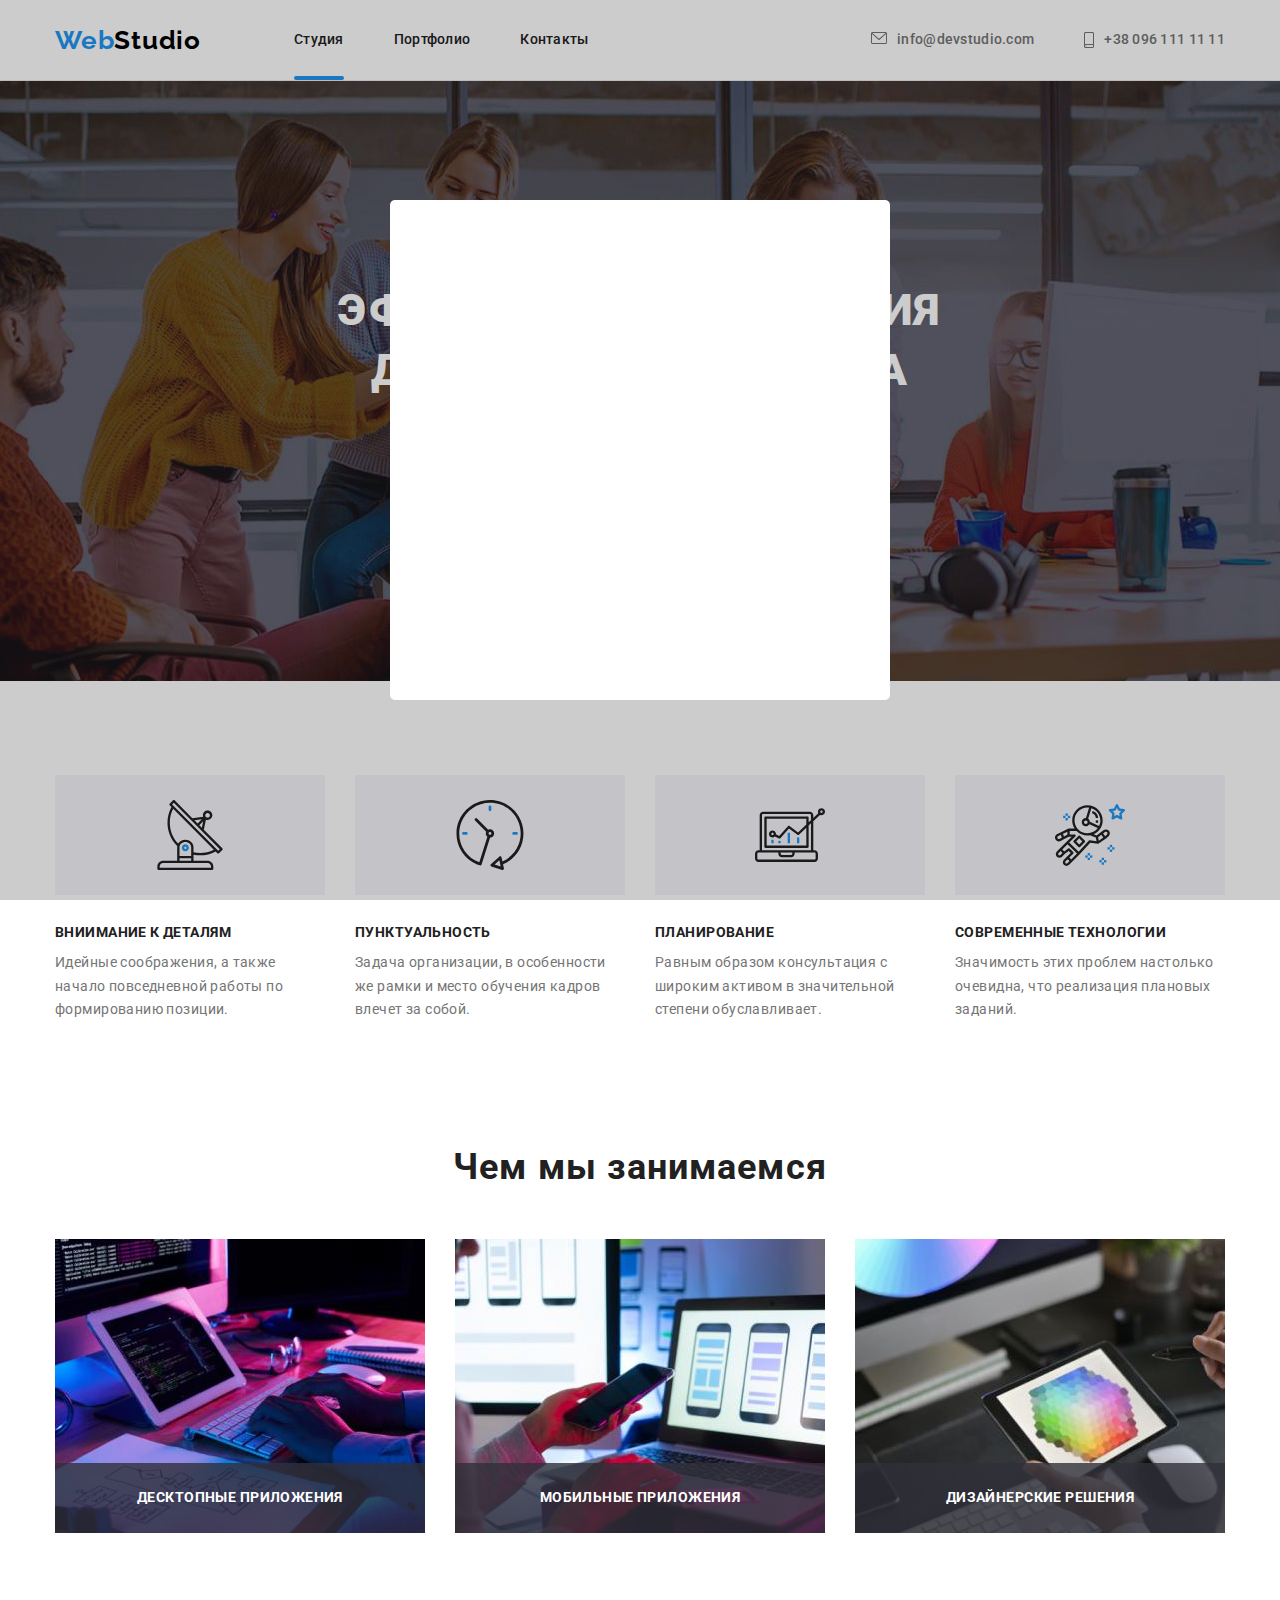
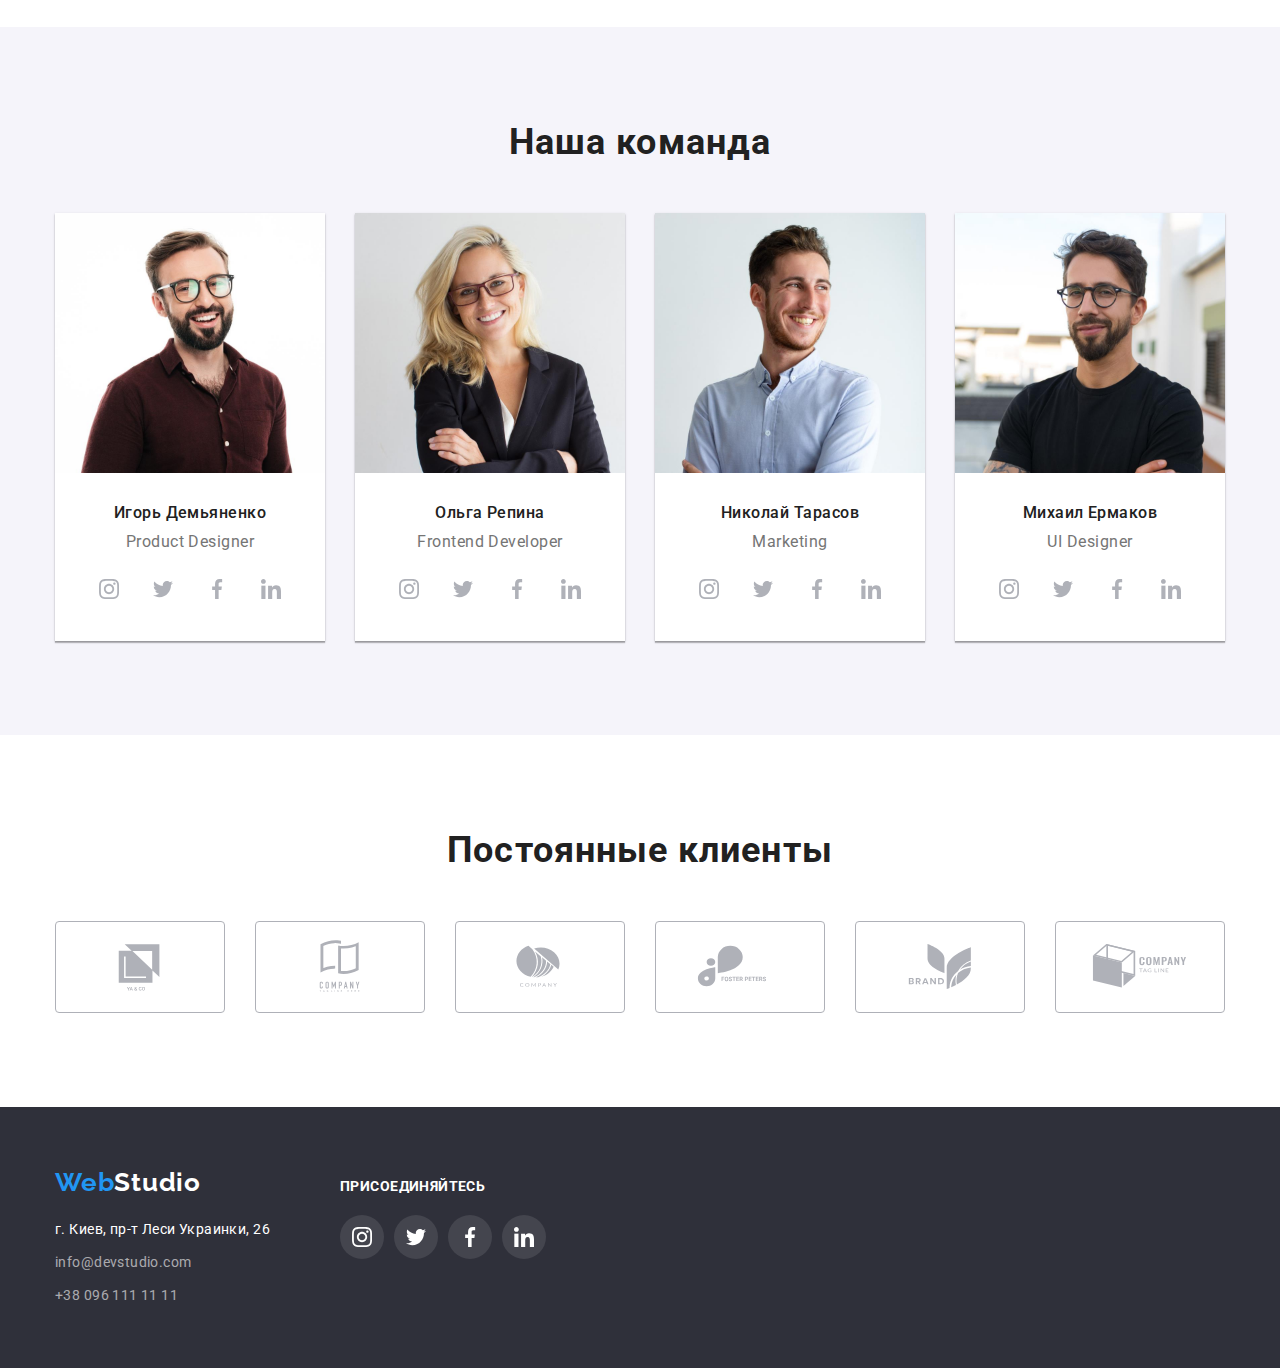
==== commit 4c4f91a6: "startmodal" ====
--- a/index.html
+++ b/index.html
@@ -475,5 +475,8 @@
         </div>
       </div>
     </footer>
+    <div class="backdrop">
+      <div class="modal"></div>
+    </div>
   </body>
 </html>
--- a/css/styles.css
+++ b/css/styles.css
@@ -626,29 +626,52 @@
   margin-top: 50px;
   justify-content: center;
 }
-.porfolio-item {
+.portfolio-item {
   margin-right: 30px;
   margin-bottom: 30px;
   border: 20px;
   border-color: #eeeeee;
   transition: box-shadow 250ms cubic-bezier(0.4, 0, 0.2, 1);
 }
-.porfolio-item:hover {
+.portfolio-item:hover {
   box-shadow: 1px 4px 6px rgba(0, 0, 0, 0.16), 0px 4px 4px rgba(0, 0, 0, 0.06),
     0px 1px 1px rgba(0, 0, 0, 0.12);
 }
-.porfolio-item:nth-child(3n + 0) {
+.portfolio-item:hover .portfolio-overlay {
+  transform: translateY(0);
+}
+.portfolio-item:nth-child(3n + 0) {
   margin-right: 0;
 }
 
-.porfolio-item:nth-child(n + 7) {
+.portfolio-item:nth-child(n + 7) {
   margin-bottom: 0;
 }
 
 .img-portfolio {
   display: block;
 }
-
+.portfolio-wrap {
+  position: relative;
+  overflow: hidden;
+}
+.portfolio-overlay {
+  position: absolute;
+  left: 0;
+  top: 0;
+  font-size: 18px;
+  font-weight: 400;
+  line-height: 1.6;
+  padding: 63px 24px;
+  color: #ffffff;
+  background-color: rgba(33, 150, 243, 0.9);
+  transform: translateY(100%);
+  transition: transform 250ms cubic-bezier(0.4, 0, 0.2, 1);
+}
+.portfolio-overlay-text {
+  height: 100%;
+  width: 100%;
+}
 .wrap-text {
   padding: 20px 24px;
   background: #ffffff;
@@ -670,3 +693,21 @@
   letter-spacing: 0.03em;
   color: var(--second-text-color);
 }
+.backdrop {
+  width: 100vw;
+  height: 100vh;
+  background-color: rgba(0, 0, 0, 0.2);
+  position: fixed;
+  top: 0;
+  left: 0;
+}
+.modal {
+  width: 500px;
+  min-height: 500px;
+  background-color: #ffffff;
+  border-radius: 5px;
+  position: absolute;
+  top: 50%;
+  left: 50%;
+  transform: translate(-50%, -50%);
+}
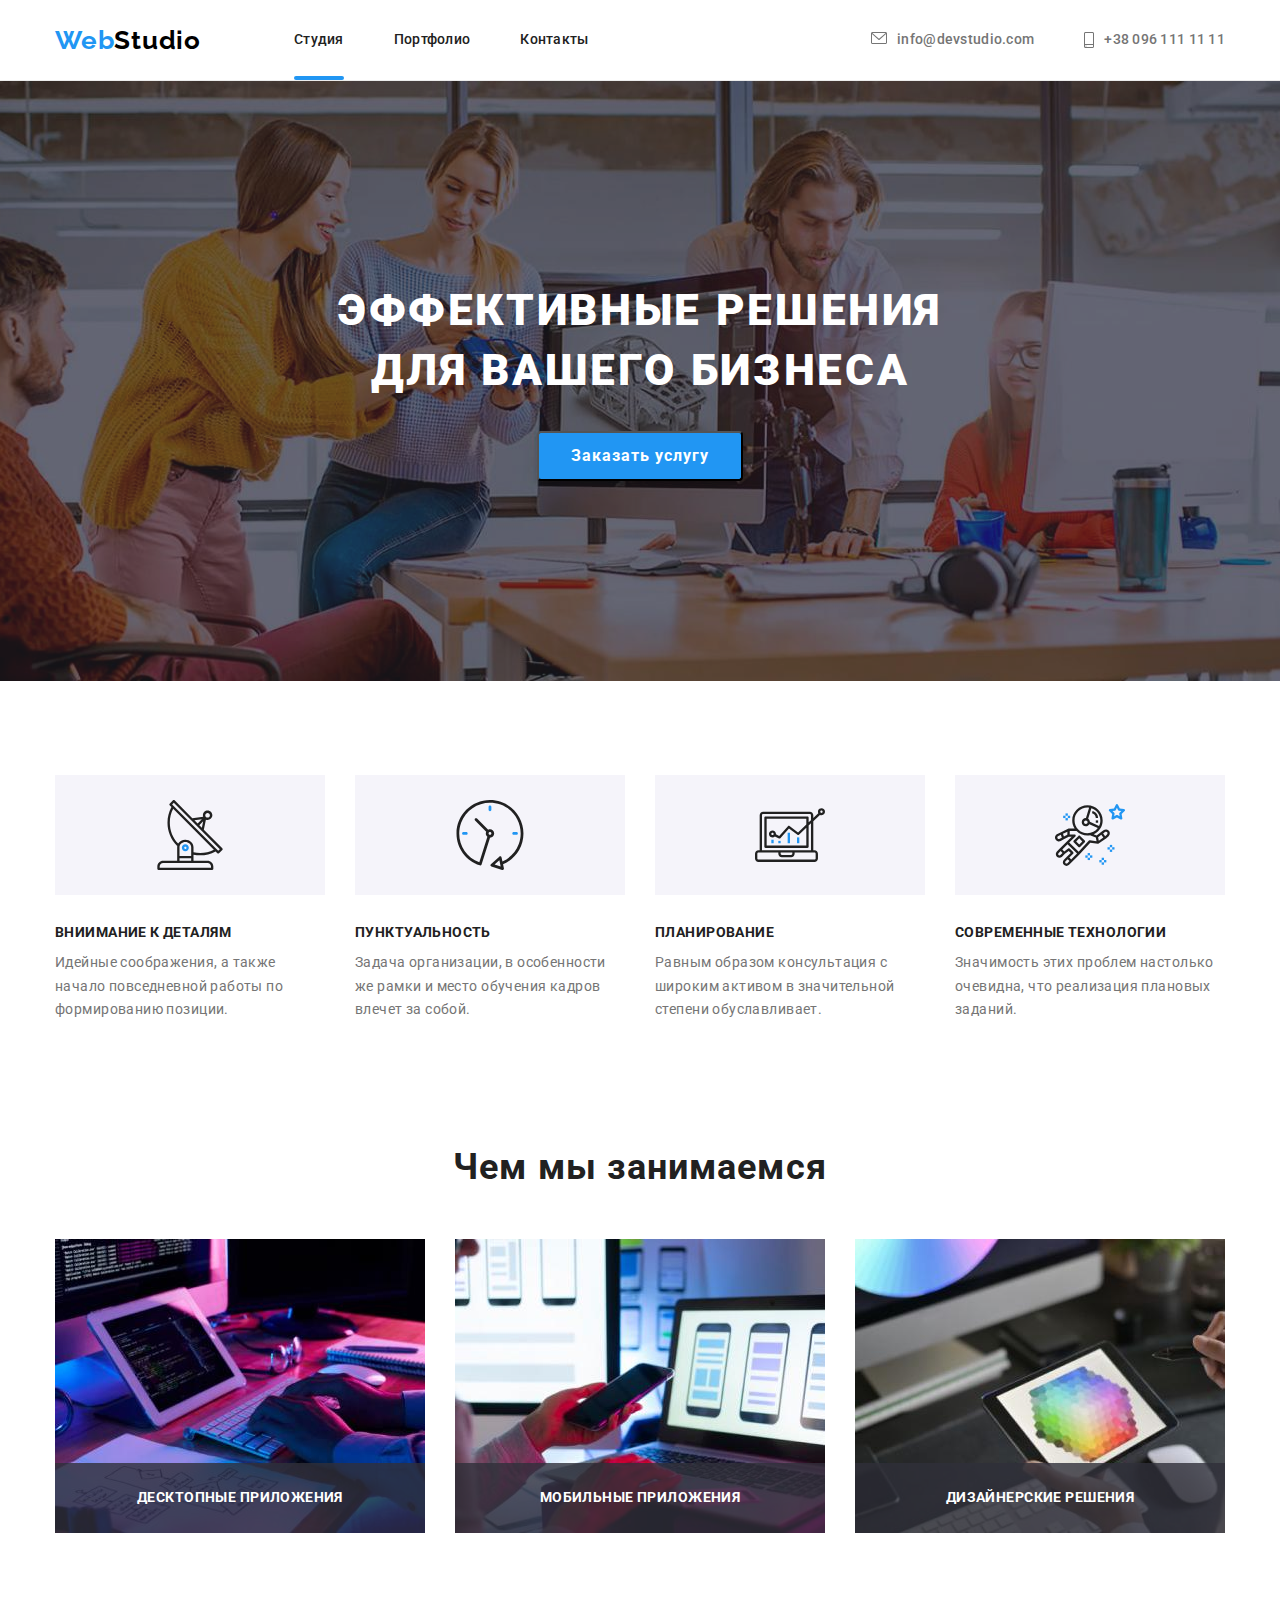
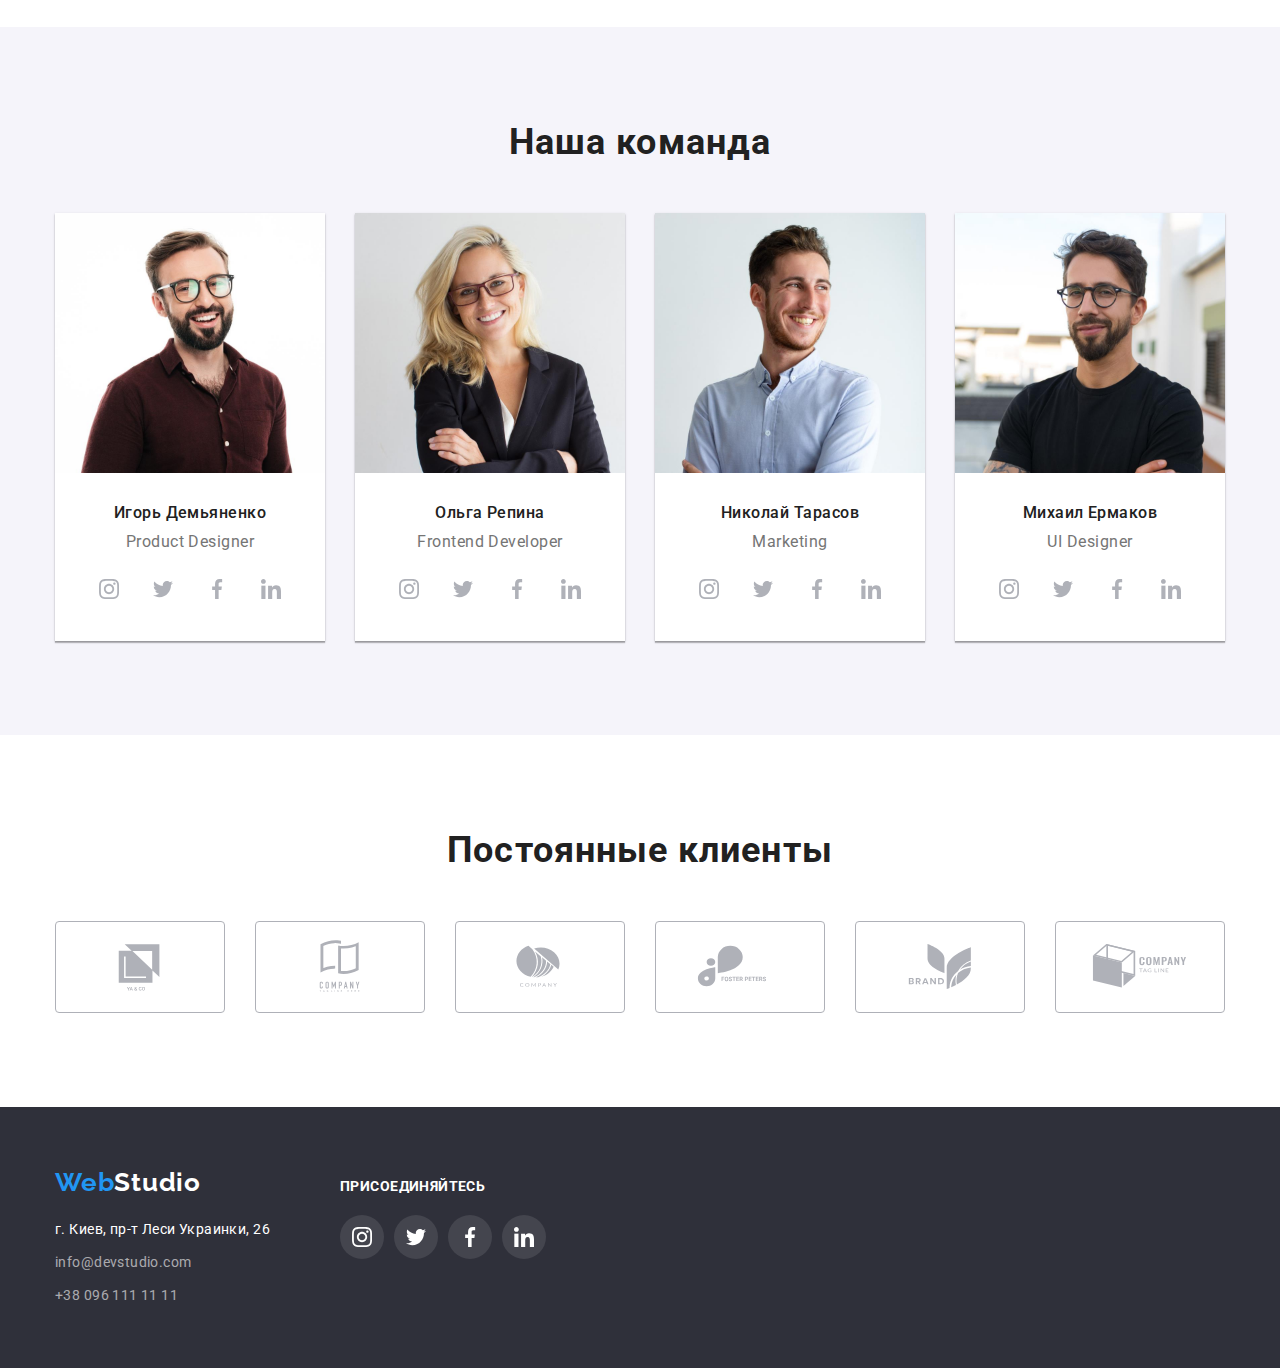
==== commit a6137ed6: "hw-5-finish" ====
--- a/index.html
+++ b/index.html
@@ -58,7 +58,7 @@
             Эффективные решения<br />
             для вашего бизнеса
           </h1>
-          <button class="main-btn" type="button">Заказать услугу</button>
+          <button class="main-btn" type="button" data-modal-open>Заказать услугу</button>
         </div>
       </section>
       <section class="section peculiarities-section">
@@ -475,8 +475,15 @@
         </div>
       </div>
     </footer>
-    <div class="backdrop">
-      <div class="modal"></div>
+    <div class="backdrop is-hidden" data-modal>
+      <div class="modal">
+      <button type="button" class="modal-close" data-modal-close>
+        <svg class="icon-close-black" width="18" height="18">
+          <use href="./images/icons.svg#icon-close-black"></use>
+        </svg>
+      </button>
+      </div>
     </div>
+    <script src="./js/modal.js"></script>
   </body>
 </html>
--- a/css/styles.css
+++ b/css/styles.css
@@ -700,6 +700,11 @@
   position: fixed;
   top: 0;
   left: 0;
+  transition: opacity 250ms cubic-bezier(0.4, 0, 0.2, 1),
+    visibility 250ms cubic-bezier(0.4, 0, 0.2, 1);
+}
+.backdrop.is-hidden .modal {
+  transform: scale(1.5) rotate(90deg);
 }
 .modal {
   width: 500px;
@@ -709,5 +714,25 @@
   position: absolute;
   top: 50%;
   left: 50%;
-  transform: translate(-50%, -50%);
-}
+  transform: scale(1) rotate(0) translate(-50%, -50%);
+  transition: transform 400ms cubic-bezier(0.4, 0, 0.2, 1);
+}
+.modal-close {
+  position: absolute;
+  top: 10px;
+  right: 10px;
+  width: 30px;
+  height: 30px;
+  background-color: transparent;
+  border: 1px solid rgba(0, 0, 0, 0.2);
+  border-radius: 50%;
+  display: flex;
+  align-items: center;
+  justify-content: center;
+}
+
+.is-hidden {
+  visibility: hidden;
+  opacity: 0;
+  pointer-events: none;
+}
